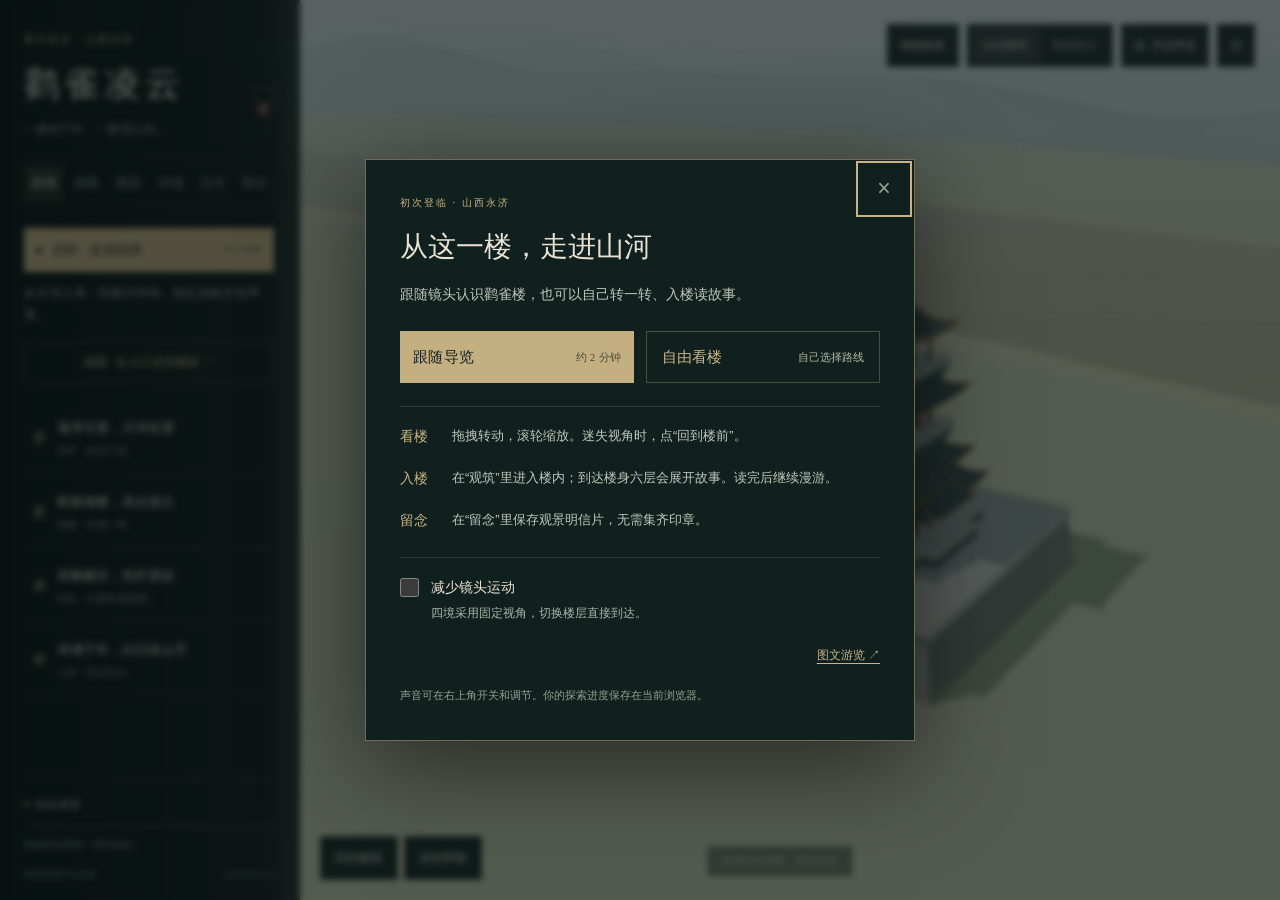
==== preview/index.html @ 5fec39c7 "Open hall entry view and refine gallery fretwork" ====
<!DOCTYPE html>
<html lang="zh-CN">
<head>
  <meta charset="UTF-8">
  <meta name="viewport" content="width=device-width, initial-scale=1, viewport-fit=cover">
  <meta name="theme-color" content="#0b1112">
  <meta http-equiv="Content-Security-Policy" content="upgrade-insecure-requests">
  <meta name="description" content="鹳雀凌云：沿黄河游览鹳雀楼，听声景、识斗拱、赏唐诗，收集六枚山河印章，留下自己的观景明信片。">
  <title>鹳雀凌云 · 鹳雀楼数字化漫游</title>
  <link rel="icon" href="data:image/svg+xml,%3Csvg xmlns='http://www.w3.org/2000/svg' viewBox='0 0 64 64'%3E%3Crect width='64' height='64' rx='12' fill='%23121b1a'/%3E%3Cpath d='M9 49h46M15 45h34M20 31v14m12-14v14m12-14v14M12 30l20-9 20 9M18 20l14-8 14 8' fill='none' stroke='%23c9b485' stroke-width='3'/%3E%3C/svg%3E">

  <link rel="stylesheet" href="./assets/experience-v2.css?v=fd333b5e5647">
  <script type="importmap">{"imports": {"three": "./assets/vendor/three.module.js", "three/addons/": "./assets/vendor/addons/"}}</script>
  <link data-online-preload rel="preload" as="fetch" href="./assets/guanque-fast.glb?v=0564c40b2b4b" crossorigin="anonymous" fetchpriority="high">
  <link data-online-preload rel="modulepreload" href="./assets/vendor/three.module.js">
  <link data-online-preload rel="modulepreload" href="./assets/vendor/addons/controls/OrbitControls.js">
  <link data-online-preload rel="modulepreload" href="./assets/vendor/addons/loaders/GLTFLoader.js">
  <link data-online-preload rel="modulepreload" href="./assets/vendor/addons/utils/BufferGeometryUtils.js">
</head>
<body>
  <main id="stage" aria-label="鹳雀楼三维漫游场景"></main>
  <div id="hotspots" aria-label="建筑探索点" hidden></div>

  <aside class="sidebar" id="tour-navigation" aria-label="漫游导航">
    <header class="brand">
      <div><p class="eyebrow">黄河东岸 · 山西永济</p><h1>鹳雀凌云</h1></div>
      <span class="brand-seal" aria-hidden="true">登临</span>
    </header>
    <p class="brand-caption">一楼阅千年，一眼望山河。</p>

    <nav class="view-tabs" role="tablist" aria-label="选择体验">
      <button id="tab-tour" role="tab" data-view="tour" aria-selected="true" aria-controls="view-tour">四境</button>
      <button id="tab-park" role="tab" data-view="park" aria-selected="false" aria-controls="view-park" tabindex="-1">游园</button>
      <button id="tab-explore" role="tab" data-view="explore" aria-selected="false" aria-controls="view-explore" tabindex="-1">观筑</button>
      <button id="tab-poetry" role="tab" data-view="poetry" aria-selected="false" aria-controls="view-poetry" tabindex="-1">诗境</button>
      <button id="tab-history" role="tab" data-view="history" aria-selected="false" aria-controls="view-history" tabindex="-1">古今</button>
      <button id="tab-keepsake" role="tab" data-view="keepsake" aria-selected="false" aria-controls="view-keepsake" tabindex="-1">留念</button>
    </nav>

    <div class="view-body" id="navigation-content">
      <section id="view-tour" class="view-pane" role="tabpanel" aria-labelledby="tab-tour">
        <button class="primary-button" id="play-all"><span class="play-triangle" aria-hidden="true"></span>启程 · 连游四境<span class="button-tail">约 2 分钟</span></button>
        <p class="pane-note">从大河入境，到落日吟诗。初次启程开启声景。</p>
        <button class="outline-button park-entry" id="open-park">游园 · 从入口走到楼前 ↗</button>
        <nav class="scene-nav" aria-label="选择巡航场景">
          <button class="scene-button" data-scene="0" aria-pressed="false"><span class="scene-number">壹</span><span><span class="scene-title">蒲津古渡，大河在望</span><span class="scene-description">望河 · 远景入境</span></span><span class="scene-check" aria-hidden="true"></span></button>
          <button class="scene-button" data-scene="1" aria-pressed="false"><span class="scene-number">贰</span><span><span class="scene-title">鹳雀雄楼，高台凌云</span><span class="scene-description">观楼 · 环楼一周</span></span><span class="scene-check" aria-hidden="true"></span></button>
          <button class="scene-button" data-scene="2" aria-pressed="false"><span class="scene-number">叁</span><span><span class="scene-title">层檐极目，凭栏望远</span><span class="scene-description">临高 · 沿楼外侧观景</span></span><span class="scene-check" aria-hidden="true"></span></button>
          <button class="scene-button" data-scene="3" aria-pressed="false"><span class="scene-number">肆</span><span><span class="scene-title">诗诵千年，白日依山尽</span><span class="scene-description">入诗 · 落日长河</span></span><span class="scene-check" aria-hidden="true"></span></button>
        </nav>
      </section>

      <section id="view-park" class="view-pane" role="tabpanel" aria-labelledby="tab-park" hidden>
        <p class="pane-intro">穿园过湖，拾级登临。</p>
        <p class="pane-note">沿实景中的入口、鹳影湖与主轴，走近这座楼。</p>
        <button id="park-overview" class="primary-button">俯瞰景区全貌 <span class="button-tail">实景布局参考</span></button>
        <p id="park-status" class="microcopy" role="status">正在铺展景区周边…</p><button id="park-retry" class="text-button" hidden>重新载入周边 ↗</button>
        <nav id="park-stops" class="park-stops" aria-label="选择景区游览位置"></nav>
        <div class="park-reading"><p id="park-stop-label" class="eyebrow">由入口望向鹳雀楼</p><p id="park-stop-note">入口、湖桥、圆形广场与高台，连成一段完整的登临。</p></div>
        <button id="park-next" class="outline-button">从入口出发 →</button>
        <button id="park-enter-building" class="text-button park-enter">进入楼内 · 接续楼层故事 ↗</button>
        <label class="check-row park-visible"><input id="park-visible" type="checkbox" checked>显示景区周边</label>
        <p class="microcopy">卫星图校正平面关系，航拍参考建筑形制。道路、湖岸和附属建筑尺寸为示意。</p>
      </section>

      <section id="view-explore" class="view-pane" role="tabpanel" aria-labelledby="tab-explore" hidden>
        <p class="pane-intro">从一片瓦，读懂一座楼。</p>
        <p class="pane-note">点选构件，或点击画面中的标记，靠近看一看。</p>
        <div class="showcase-views" role="group" aria-label="近看鹳雀楼"><button id="showcase-front">楼前近景 <span>拾级望楼</span></button><button id="showcase-eaves">檐下细看 <span>柱廊与彩画</span></button></div>
        <button id="enter-walk" class="primary-button interior-entry">入楼漫游 · 楼层故事</button>
        <button id="interior-toggle" class="outline-button interior-entry" aria-pressed="false">打开九层内部结构</button>
        <div id="walk-panel" class="walk-panel" hidden>
          <div class="section-heading"><strong id="walk-floor">楼身一层</strong><div class="walk-view-actions"><button id="walk-fov" aria-pressed="true" title="切换开阔视野与自然视野">开阔视野</button><button id="exit-walk">返回结构剖视</button></div></div>
          <div class="walk-meta"><span id="walk-progress" class="microcopy">故事足迹 0 / 6</span><a id="walk-reference" href="https://zhuanlan.zhihu.com/p/193093280" target="_blank" rel="noopener noreferrer">大厅实景依据 ↗</a></div>
          <label class="interior-label" for="walk-storey">前往楼层</label><select id="walk-storey"></select>
          <div class="walk-navigation">
            <div class="walk-pad" role="group" aria-label="楼内移动"><button data-walk-move="forward" aria-label="向前走">↑</button><button data-walk-move="left" aria-label="向左走">←</button><button data-walk-move="back" aria-label="向后走">↓</button><button data-walk-move="right" aria-label="向右走">→</button></div>
            <div class="walk-floor-actions"><div><button id="walk-down">下楼 ↓</button><button id="walk-up">上楼 ↑</button></div><button id="walk-story-again">重读本层故事</button><button id="walk-recenter">回到本层入口</button></div>
          </div>
          <p id="walk-status" class="walk-status" role="status">拖动画面环视 · W A S D 或方向键行走</p>
          <p class="microcopy walk-scope">大厅与回廊参考实景；尺寸、彩绘和壁画图像为示意。楼身六层到层讲故事，台基三层可查看结构说明。E 上楼，Q 下楼，Esc 退出。</p>
        </div>
        <div id="interior-panel" class="interior-panel" hidden>
          <p class="interior-scope">结构示意 · 平面与部分层高推定</p>
          <div class="interior-modes" role="group" aria-label="内部结构显示方式"><button data-interior-mode="section" aria-pressed="true">半剖楼阁</button><button data-interior-mode="skeleton" aria-pressed="false">只看骨架</button></div>
          <label class="interior-label" for="interior-storey">按内部楼层查看</label>
          <select id="interior-storey"><option value="all">全楼 · 九层结构</option></select>
          <div class="section-heading"><span id="interior-floor-title">台基三层 · 楼身六层</span><button id="interior-spread" class="text-button" aria-pressed="false">展开九层 ↗</button></div>
          <p id="interior-floor-note" class="microcopy"></p>
          <div id="section-depth-control"><label class="interior-label" for="section-depth">外壳剖切位置 <output id="section-depth-value">中轴</output></label><input id="section-depth" type="range" min="-25" max="25" step="1" value="0"></div>
          <p class="microcopy">楼梯、井道和柱位按资料关系示意，尺寸待完整 CAD 核对。</p>
          <button id="interior-evidence" class="text-button">查看建模依据与推定范围 ↗</button>
        </div>
        <div class="part-list" aria-label="选择建筑构件">
          <button data-part="bracket"><span class="part-glyph" aria-hidden="true">枓</span><span>檐下斗拱<small>层叠相承，向外出挑</small></span><span class="visited-mark"></span></button>
          <button data-part="tile"><span class="part-glyph" aria-hidden="true">瓦</span><span>灰陶筒瓦<small>一垄一垄，顺势排水</small></span><span class="visited-mark"></span></button>
          <button data-part="ridge"><span class="part-glyph" aria-hidden="true">脊</span><span>正脊与鸱吻<small>屋顶之上，抬头见巧</small></span><span class="visited-mark"></span></button>
          <button data-part="column"><span class="part-glyph" aria-hidden="true">柱</span><span>立柱与回廊<small>柱列成行，檐影有序</small></span><span class="visited-mark"></span></button>
          <button data-part="podium"><span class="part-glyph" aria-hidden="true">台</span><span>高台与石阶<small>拾级之始，楼阁之基</small></span><span class="visited-mark"></span></button>
        </div>
        <div class="structure-controls">
          <div class="section-heading"><span>楼阁结构</span><button id="explode-button" class="text-button" aria-pressed="false">展开层次 ↗</button></div>
          <div class="layer-filters" role="group" aria-label="按外观层次查看">
            <button data-tier="all" aria-pressed="true">全楼</button><button data-tier="0" aria-pressed="false">高台</button><button data-tier="1" aria-pressed="false">下层</button><button data-tier="2" aria-pressed="false">中层</button><button data-tier="3" aria-pressed="false">上层</button>
          </div>
          <p class="microcopy">台基内分三层，楼身内分六层。外观中层、上层分别对应楼身第四、第六层。</p>
        </div>
      </section>

      <section id="view-poetry" class="view-pane" role="tabpanel" aria-labelledby="tab-poetry" hidden>
        <p class="pane-intro">让诗句，回到风景里。</p>
        <p class="pane-note">点一句诗，随镜头看落日、望黄河、再登高。</p>
        <button class="primary-button" id="play-poem"><span class="play-triangle" aria-hidden="true"></span>听一首《登鹳雀楼》</button>
        <div class="poetry-stops">
          <button data-poem="0"><span>01</span><span>白日依山尽<small>看夕照渐入山色</small></span><span class="visited-mark"></span></button>
          <button data-poem="1"><span>02</span><span>黄河入海流<small>让视线沿长河展开</small></span><span class="visited-mark"></span></button>
          <button data-poem="2"><span>03</span><span>欲穷千里目<small>放眼远山与平原</small></span><span class="visited-mark"></span></button>
          <button data-poem="3"><span>04</span><span>更上一层楼<small>随目光再上一层</small></span><span class="visited-mark"></span></button>
        </div>
        <p class="microcopy">可单句重听，也可按诗序连续欣赏。</p>
      </section>

      <section id="view-history" class="view-pane" role="tabpanel" aria-labelledby="tab-history" hidden>
        <p class="pane-intro">楼有兴替，诗自长存。</p>
        <p class="pane-note">沿时间看它的来处，也看今天的重逢。</p>
        <div class="history-list" aria-label="鹳雀楼历史时间轴">
          <button data-history="0"><span class="history-date">北周时期</span><span>河畔起高楼</span></button>
          <button data-history="1"><span class="history-date">唐代</span><span>诗人与登临</span></button>
          <button data-history="2"><span class="history-date">古楼毁损后</span><span>楼隐，诗传</span></button>
          <button data-history="3"><span class="history-date">1997 年</span><span>重建启幕</span></button>
          <button data-history="4"><span class="history-date">2002 年</span><span>重见鹳雀楼</span></button>
        </div>
        <a class="source-link" href="http://sxgql.com/?about/" target="_blank" rel="noopener noreferrer">资料来源：鹳雀楼景区介绍 ↗</a>
      </section>

      <section id="view-keepsake" class="view-pane" role="tabpanel" aria-labelledby="tab-keepsake" hidden>
        <p class="pane-intro">把这一眼山河，留下来。</p>
        <p class="pane-note">探索六个主题，集齐属于这次登临的山河印。</p>
        <div id="stamp-grid" class="stamp-grid" aria-label="山河印章收集"></div>
        <p class="collection-progress" id="collection-progress">山河六印 · 0 / 6</p>
        <label class="poem-choice" for="postcard-poem">选一句诗，寄给此刻</label>
        <select id="postcard-poem"><option value="0">白日依山尽，黄河入海流。</option><option value="1">欲穷千里目，更上一层楼。</option><option value="2">一楼阅千年，一眼望山河。</option></select>
        <button class="primary-button" id="capture-postcard">制作观景明信片 <span class="button-tail">留住当前视角</span></button>
        <p class="microcopy">随时可以留影。探索进度保存在当前浏览器。</p>
      </section>
    </div>

    <div class="tour-info">
      <div class="mode-row"><div class="mode" id="mode"><span class="mode-dot"></span><span id="mode-label" aria-live="polite">自由漫游</span></div><span id="tour-counter"></span></div>
      <div class="progress-track" role="progressbar" aria-label="导览进度" aria-valuemin="0" aria-valuemax="100" aria-valuenow="0"><div id="tour-progress"></div></div>
      <div class="player-controls" id="player-controls" hidden><button id="previous-scene" aria-label="上一境">← 上一境</button><button id="pause-tour">暂停</button><button id="next-scene" aria-label="下一境">下一境 →</button><button id="stop-tour" aria-label="结束导览">结束</button></div>
      <p class="tour-tip" id="tour-tip">拖拽转动 · 滚轮缩放 · 双指缩放</p>
    </div>
    <footer class="sidebar-footer"><span>鹳雀楼数字化漫游</span><span id="mini-progress">山河六印 0/6</span></footer>
  </aside>

  <div class="top-controls">
    <button id="quality-toggle" class="quality-toggle" aria-pressed="false" disabled title="加载精细模型">精细画质</button>
    <div class="time-switch" role="group" aria-label="时辰切换"><button id="day-button" class="time-button active" aria-pressed="true">白日晴空</button><button id="dusk-button" class="time-button" aria-pressed="false">黄昏落日</button></div>
    <button id="sound-toggle" class="sound-toggle" aria-pressed="false"><span class="sound-bars" aria-hidden="true"><i></i><i></i><i></i></span><span id="sound-label">开启声音</span></button>
    <button id="sound-settings-toggle" class="settings-toggle" aria-expanded="false" aria-controls="sound-settings" aria-label="声音设置">≡</button>
  </div>
  <aside id="sound-settings" class="sound-settings" aria-label="声音设置" hidden>
    <div class="section-heading"><span>山河声景</span><button class="text-button" id="close-sound-settings" aria-label="收起声音设置">×</button></div>
    <label for="music-track">背景音乐</label>
    <select id="music-track"><option value="fuguang">浮光（The History） · Jannik</option><option value="original">原配乐 · 山河五音</option></select>
    <div id="external-music-panel">
      <audio id="external-music-player" preload="none" loop hidden></audio>
      <div class="fuguang-player">
        <p class="fuguang-title">浮光 <span>The History · Jannik</span></p>
        <div class="fuguang-playback"><button id="external-music-play" class="outline-button">播放《浮光》</button><span id="fuguang-time">00:00 / --:--</span></div>
        <input id="fuguang-seek" type="range" min="0" max="100" step="0.1" value="0" aria-label="《浮光》播放进度" disabled>
      </div>
      <label for="fuguang-volume">《浮光》音量 <output id="fuguang-volume-value">20%</output></label><input id="fuguang-volume" type="range" min="0" max="100" value="20">
      <p id="fuguang-status" class="microcopy" role="status">点击播放，可单独调节音乐音量。</p>
      <p id="fuguang-device-volume" class="microcopy" hidden>此浏览器使用设备音量，请通过系统音量键调节。</p>
      <div class="music-player-actions"><button id="external-music-reload" class="text-button" hidden>重新载入播放器</button><a href="https://music.163.com/song?id=1394601255" target="_blank" rel="noopener noreferrer">在网易云打开 ↗</a></div>
      <p class="microcopy">网易云音频外链 · 需联网播放</p>
    </div>
    <div id="original-music-controls" hidden>
      <label for="music-volume">原配乐音量 <output id="music-volume-value">40%</output></label><input id="music-volume" type="range" min="0" max="100" value="40">
      <p class="microcopy">原创五声音景，随白日与黄昏变换。<br>朗诵时原配乐会轻轻降低。</p>
    </div>
    <label for="ambient-volume">风与水 <output id="ambient-volume-value">25%</output></label><input id="ambient-volume" type="range" min="0" max="100" value="25">
    <label class="check-row"><input type="checkbox" id="narration-enabled" checked>开启朗诵与构件讲解</label>
    <p class="microcopy">朗诵与讲解 · 云扬合成男声</p>
  </aside>

  <div id="interior-legend" class="interior-legend" aria-live="polite" hidden><strong id="interior-legend-floor">九层结构示意</strong><span>平面与部分层高推定</span><div><i class="known-dot"></i>有标高依据 <i class="estimated-dot"></i>标高推定</div></div>
  <div id="walk-fade" class="walk-fade" aria-hidden="true"></div>
  <aside id="walk-story" class="walk-story" aria-label="楼层故事" hidden>
    <div class="walk-story-reading">
    <button id="walk-close-story" class="close-panel" aria-label="收起楼层故事">×</button>
    <p id="walk-story-floor" class="eyebrow"></p><h2 id="walk-story-title" tabindex="-1"></h2><p id="walk-story-lead" class="detail-lead"></p><div id="walk-story-body"></div>
    <button id="walk-read-story" class="outline-button" hidden>听本层故事</button><a id="walk-story-source" class="source-link" target="_blank" rel="noopener noreferrer">查阅故事依据 ↗</a>
    <p id="walk-story-scope" class="microcopy">六层故事为数字导览主题编排，不代表真实展厅用途。</p>
    </div>
    <div class="walk-story-actions"><button id="walk-continue" class="primary-button">读完了，继续漫游 →</button></div>
  </aside>
  <aside id="detail-panel" class="detail-panel" aria-label="探索详情" hidden>
    <button class="close-panel" id="close-detail" aria-label="收起探索详情">×</button>
    <p class="eyebrow" id="detail-eyebrow"></p><h2 id="detail-title"></h2><p class="detail-lead" id="detail-lead"></p><div id="detail-body"></div>
    <button class="outline-button" id="read-detail" hidden>听一段讲解</button>
    <a class="source-link" id="detail-source" hidden target="_blank" rel="noopener noreferrer">查阅资料 ↗</a>
  </aside>

  <aside class="poem-panel" id="poem-panel" aria-label="王之涣《登鹳雀楼》" aria-hidden="true" inert>
    <button class="close-panel" id="close-poem" aria-label="收起诗文">×</button>
    <p class="eyebrow">点一句诗，入一重境</p><h2>登鹳雀楼</h2><p class="poem-author">唐 · 王之涣</p>
    <div class="poem-lines"><button data-poem="0">白日依山尽，</button><button data-poem="1">黄河入海流。</button><button data-poem="2">欲穷千里目，</button><button data-poem="3">更上一层楼。</button></div>
    <p id="poem-caption">四句诗，四种看山河的方式。</p>
  </aside>

  <div class="caption-bar" id="caption-bar" hidden><span id="caption-kicker"></span><p id="caption-text" aria-live="polite"></p></div>
  <div id="toast" class="toast" role="status" hidden></div>
  <div class="view-hint" id="view-hint">拖拽转动视角 <span>·</span> 滚轮缩放</div>
  <div id="scene-tools" class="scene-tools" role="group" aria-label="游览快捷操作">
    <button id="home-view" disabled>回到楼前</button>
    <button id="visitor-help" aria-haspopup="dialog" aria-controls="visitor-guide" disabled>游览帮助</button>
    <button id="panel-toggle" aria-expanded="true" aria-controls="navigation-content" disabled>收起面板</button>
  </div>

  <dialog id="visitor-guide" class="visitor-guide" aria-labelledby="visitor-title" aria-describedby="visitor-intro">
    <button id="close-visitor-guide" class="close-panel" aria-label="关闭游览帮助">×</button>
    <p class="eyebrow" id="visitor-eyebrow">黄河东岸 · 山西永济</p>
    <h2 id="visitor-title">从这一楼，走进山河</h2>
    <p id="visitor-intro">跟随镜头认识鹳雀楼，也可以自己转一转、入楼读故事。</p>
    <div class="visitor-choices">
      <button id="visitor-tour" class="primary-button">跟随导览 <span class="button-tail">约 2 分钟</span></button>
      <button id="visitor-explore" class="outline-button">自由看楼 <span>自己选择路线</span></button>
    </div>
    <dl class="visitor-tips">
      <div><dt>看楼</dt><dd><span class="desktop-tip">拖拽转动，滚轮缩放。</span><span class="mobile-tip">单指转动，双指缩放。</span>迷失视角时，点“回到楼前”。</dd></div>
      <div><dt>入楼</dt><dd>在“观筑”里进入楼内；到达楼身六层会展开故事。读完后继续漫游。</dd></div>
      <div><dt>留念</dt><dd>在“留念”里保存观景明信片，无需集齐印章。</dd></div>
    </dl>
    <label class="visitor-motion"><input id="visitor-reduced-motion" type="checkbox"><span>减少镜头运动<small>四境采用固定视角，切换楼层直接到达。</small></span></label>
    <div class="visitor-bottom"><button id="visitor-system-motion" class="text-button" hidden>跟随设备的动态设置</button><a href="#reading-guide">图文游览 ↗</a></div>
    <p class="visitor-note">声音可在右上角开关和调节。你的探索进度保存在当前浏览器。</p>
  </dialog>

  <section id="reading-guide" class="reading-guide" aria-labelledby="reading-title" tabindex="-1">
    <div class="reading-content">
      <a href="#" class="reading-return">← 返回三维场景</a>
      <p class="eyebrow">黄河东岸 · 山西永济</p>
      <h2 id="reading-title">一楼阅千年</h2>
      <p class="reading-intro">暂时不便操作三维画面，也可以在这里读建筑、赏唐诗，按自己的节奏了解鹳雀楼。</p>
      <div class="reading-facts"><p><strong>73.9 米</strong><span>现代复建楼总高</span></p><p><strong>九层结构</strong><span>台基三层 · 楼身六层</span></p><p><strong>六段故事</strong><span>数字导览的楼层主题</span></p></div>
      <h3>诗里的鹳雀楼</h3><blockquote>白日依山尽，黄河入海流。<br>欲穷千里目，更上一层楼。<cite>唐 · 王之涣《登鹳雀楼》</cite></blockquote>
      <h3>随楼层读故事</h3><p>楼身六层编排文化故事；台基三层介绍建筑结构。以下主题不对应真实展厅分配。</p>
      <details><summary>楼身一层 · 河畔起高楼</summary><p>从这一层，先听古楼的来处。</p><p>据景区介绍，鹳雀楼始建于北周，最初具有军事戍楼的用途，因鹳雀常来栖息而得名。楼临黄河、远望中条，地理位置与登临视野一起构成了它的记忆。</p><p>眼前的三维模型表现的是现代复建楼。复建工程于 1997 年启动，2002 年开放；古楼的故事，借新的建筑空间继续被人们讲述。</p><a target="_blank" rel="noopener noreferrer" href="http://sxgql.com/?about/">查阅故事依据 ↗</a></details>
      <details><summary>楼身二层 · 二十字里的山河</summary><p>一首短诗，把登临写成了千年的记忆。</p><p>“白日依山尽，黄河入海流。欲穷千里目，更上一层楼。”王之涣的《登鹳雀楼》只有四句二十字，却把落日、大河与登高的动作连在了一起。</p><p>前两句展开眼前山河，后两句把视线引向更远的地方。此层的数字主题从诗意出发，不代表这里真实设有某一座诗歌展厅。</p><a target="_blank" rel="noopener noreferrer" href="http://sxgql.com/?about/">查阅故事依据 ↗</a></details>
      <details><summary>楼身三层 · 楼隐，诗传</summary><p>建筑曾经消失，登临的记忆仍在。</p><p>据景区介绍，古鹳雀楼曾毁于战火，此后长期未获重建。这里不把今天的复建楼当成从古代原样留存的建筑。</p><p>楼可以隐去，诗却一代代传下来。《登鹳雀楼》让黄河岸边的登临经验越过时间，也让后来的重建有了人们熟悉的文化记忆。</p><a target="_blank" rel="noopener noreferrer" href="http://sxgql.com/?about/">查阅故事依据 ↗</a></details>
      <details><summary>楼身四层 · 重建，再续登临</summary><p>新的楼阁，回应久远的文化记忆。</p><p>据景区介绍，鹳雀楼于 1997 年 12 月启动重建，2002 年 9 月 26 日正式对外开放。今天眼前的楼阁，是这次现代复建的成果。</p><p>复建采用仿唐形制，把高台、柱列与层檐重新带到黄河岸边。它延续的是古楼与诗文的文化记忆，具体空间和工程构造属于现代建筑。</p><a target="_blank" rel="noopener noreferrer" href="http://sxgql.com/?about/">查阅故事依据 ↗</a></details>
      <details><summary>楼身五层 · 唐风与今工</summary><p>檐下的古意，来自今天的建造。</p><p>复建楼采用框架剪力墙结构，并组合预制与现浇的仿古混凝土构件。眼前的柱、枋、斗拱和层檐，以现代工程方法表现仿唐楼阁的建筑节奏。</p><p>施工方案记载，在楼身第五层平面处，外槽柱轴线向内移动 500 毫米。这一处明确的调整，让我们能把上部收敛的轮廓，与具体的建造尺寸联系起来。</p><a target="_blank" rel="noopener noreferrer" href="https://www.gc5.com/jzgc/jzsg/10190840.html">查阅故事依据 ↗</a></details>
      <details><summary>楼身六层 · 更上一层楼</summary><p>走到高处，再把目光交给山河。</p><p>楼身六层对应外观的第三层。包括台基与最高脊饰在内，复建楼总高 73.9 米；楼层地坪、屋顶和最高大吻，属于不同的高度基准。</p><p>这次数字登临，从台基与柱梁走到楼阁高处。回到“更上一层楼”，也可以把它读作一次不断拓展视野的邀请。此处故事与路线为数字导览编排，不表示真实开放区域。</p><a target="_blank" rel="noopener noreferrer" href="http://sxgql.com/?about/">查阅故事依据 ↗</a></details>
      <h3>这座数字楼阁</h3><p>模型以实景照片和公开工程资料为依据。内部平面、部分标高和景区周边尺寸仍有推定，用于文化与结构展示。实际开放区域和现场路线以景区公布的信息为准。</p>
      <p class="reading-footer">鹳雀凌云 · 鹳雀楼数字化漫游</p>
    </div>
  </section>

  <dialog id="postcard-dialog" class="postcard-dialog" aria-labelledby="postcard-title">
    <div class="dialog-heading"><h2 id="postcard-title">这一眼山河</h2><button id="close-postcard" class="close-panel" aria-label="关闭明信片预览">×</button></div>
    <img id="postcard-preview" alt="用当前三维观景画面制作的鹳雀楼诗意明信片">
    <div class="dialog-actions"><a id="download-postcard" class="primary-button" download="鹳雀凌云_观景明信片.png" target="_blank" rel="noopener">保存明信片</a><button id="retake-postcard" class="outline-button">返回调整视角</button></div>
    <p class="microcopy" id="postcard-status">明信片包含当前视角、所选诗句与已收集的印章。</p>
  </dialog>

  <div id="loading" role="status"><p class="eyebrow">黄河东岸 · 一场数字登临</p><h2 class="loading-title">鹳雀凌云</h2><div class="loading-line"></div><p id="loading-message">正在铺展楼阁与山河</p><button id="retry" class="outline-button" hidden>重新加载</button><a class="loading-reading" href="#reading-guide">先读建筑与楼层故事 ↗</a></div>
  <noscript><div class="no-script"><p>三维漫游需要启用 JavaScript。</p><a href="#reading-guide">打开图文游览，阅读建筑与楼层故事 ↗</a></div></noscript>

  <script type="module" src="./assets/experience-v2.js?v=fd333b5e5647"></script>
</body>
</html>
---- preview/assets/experience-v2.css ----
:root{color-scheme:dark;--ink:#0b1112;--paper:#e9e2d2;--muted:#9ba79e;--gold:#c9b485;--line:rgba(233,226,210,.14);--red:#ba6654;--serif:"Songti SC","STSong","SimSun","Noto Serif CJK SC",serif;--sans:-apple-system,BlinkMacSystemFont,"PingFang SC",sans-serif}
*{box-sizing:border-box} [hidden]{display:none!important} html,body{width:100%;height:100%;margin:0;overflow:hidden;background:var(--ink)}body{color:var(--paper);font-family:var(--serif);-webkit-font-smoothing:antialiased;overscroll-behavior:none}button,input,select{font:inherit}button{appearance:none;border:0;border-radius:0;color:inherit;cursor:pointer;-webkit-tap-highlight-color:transparent;background:transparent}button:focus-visible,a:focus-visible,select:focus-visible,input:focus-visible{outline:2px solid var(--gold);outline-offset:4px}button:disabled{opacity:.36;cursor:default}a{color:var(--gold);text-underline-offset:4px}button,input{touch-action:manipulation}#stage{position:fixed;inset:0;overflow:hidden}#stage canvas{display:block;width:100%;height:100%;outline:none;touch-action:none}.eyebrow{margin:0 0 13px;color:var(--gold);font-size:10px;line-height:1.8;letter-spacing:.2em}.sidebar{position:fixed;z-index:10;inset:0 auto 0 0;width:300px;padding:31px 24px 19px;display:flex;flex-direction:column;background:linear-gradient(90deg,rgba(8,15,16,.98),rgba(8,15,16,.93) 89%,rgba(8,15,16,.8));border-right:1px solid rgba(230,226,208,.07)}.brand{display:flex;justify-content:space-between;align-items:flex-end;gap:12px}.brand h1{margin:0;font-size:35px;line-height:1.3;letter-spacing:.15em;font-weight:500}.brand-seal{border:1px solid rgba(186,102,84,.65);writing-mode:vertical-rl;color:#c88472;font-size:11px;padding:5px 3px;letter-spacing:.15em;line-height:1.3;margin-bottom:4px}.brand-caption{margin:14px 0 21px;color:#a4aa9c;letter-spacing:.09em;font-size:11px}.view-tabs{display:grid;grid-template-columns:repeat(6,1fr);gap:3px;border-top:1px solid var(--line);border-bottom:1px solid var(--line);padding:5px 0;margin-bottom:20px}.view-tabs button{padding:9px 2px;font-size:13px;color:#899890;min-height:38px}.view-tabs button[aria-selected=true]{color:var(--paper);background:rgba(201,180,133,.13)}.view-body{flex:1;min-height:0;overflow-y:auto;scrollbar-width:thin;scrollbar-color:#37423c transparent;padding-right:1px}.view-pane{animation:panel-in .24s ease}.pane-intro{font-size:17px;line-height:1.55;letter-spacing:.04em;margin:1px 0 10px}.pane-note{font-size:11px;color:#939f94;line-height:1.9;letter-spacing:.035em;margin:10px 0 13px}.primary-button{display:flex;align-items:center;justify-content:center;gap:9px;width:100%;min-height:44px;padding:12px 13px;background:#c4af81;color:#152021;letter-spacing:.025em;font-size:13px;transition:background .2s}.primary-button:hover{background:#e0cba0}.button-tail{margin-left:auto;font-size:9px;letter-spacing:.02em;opacity:.7}.play-triangle{width:0;height:0;border-top:4px solid transparent;border-bottom:4px solid transparent;border-left:6px solid currentColor}.scene-nav{display:flex;flex-direction:column;gap:2px;margin-top:13px}.scene-button{position:relative;display:flex;align-items:center;gap:11px;min-height:72px;width:100%;padding:13px 9px;border-bottom:1px solid var(--line);text-align:left}.scene-button:before{content:"";position:absolute;left:0;top:17px;bottom:17px;width:2px;background:var(--gold);transform:scaleY(0);transition:transform .2s}.scene-button:hover,.part-list button:hover,.poetry-stops button:hover,.history-list button:hover{background:rgba(233,226,210,.045)}.scene-button.active{background:rgba(201,180,133,.09)}.scene-button.active:before{transform:scaleY(1)}.scene-number{color:var(--gold);font-size:13px}.scene-title{display:block;white-space:nowrap;font-size:13px;line-height:1.55}.scene-description{display:block;margin-top:6px;color:#829287;font-size:10px;letter-spacing:.035em}.scene-check{margin-left:auto;color:var(--gold);font-size:11px}.scene-button.visited .scene-check:after{content:"✓"}.tour-info{margin-top:18px;padding-top:15px;border-top:1px solid var(--line)}.mode-row{display:flex;align-items:center;justify-content:space-between;gap:5px;min-height:20px}.mode{display:flex;gap:7px;align-items:center;font-size:11px;letter-spacing:.025em;color:#b6bdb0}.mode-dot{width:4px;height:4px;border-radius:50%;background:#7e9285}.mode.playing .mode-dot{background:var(--gold);box-shadow:0 0 7px #c9b48550}#tour-counter{font-size:10px;color:#88968e;font-family:var(--sans)}.progress-track{height:2px;background:var(--line);margin-top:11px;overflow:hidden}#tour-progress{width:100%;height:100%;background:var(--gold);transform:scaleX(0);transform-origin:left center}.player-controls{display:grid;grid-template-columns:1fr 1fr 1fr auto;align-items:center;gap:3px;margin-top:8px}.player-controls button{min-height:34px;font-size:10px;color:#b6bdb0;white-space:nowrap}.player-controls #pause-tour{color:var(--gold);border:1px solid var(--line)}.player-controls #stop-tour{color:#85958c;padding:0 3px}.tour-tip{font-size:10px;color:#74857b;line-height:1.7;margin:9px 0 0}.sidebar-footer{display:flex;justify-content:space-between;gap:4px;margin-top:15px;color:#647b70;font-size:9px;letter-spacing:.02em}.part-list button,.poetry-stops button{display:flex;width:100%;text-align:left;align-items:center;gap:13px;min-height:60px;padding:11px 8px;border-bottom:1px solid var(--line);font-size:14px}.part-list button.active,.poetry-stops button.active{background:rgba(201,180,133,.09);color:var(--gold)}.part-glyph{display:grid;place-items:center;width:27px;height:30px;border:1px solid #c9b48535;font-size:16px;color:var(--gold)}.part-list small,.poetry-stops small{display:block;margin-top:5px;font-size:10px;color:#8c9b90}.visited-mark{margin-left:auto;font-size:10px;color:var(--gold)}.visited .visited-mark:after{content:"✓"}.structure-controls{margin-top:21px;padding-top:15px;border-top:1px solid var(--line)}.section-heading{display:flex;justify-content:space-between;align-items:center;font-size:12px}.text-button{color:var(--gold);font-size:11px;padding:6px 0 6px 8px}.layer-filters{display:grid;grid-template-columns:repeat(5,1fr);gap:4px;margin-top:12px}.layer-filters button{padding:9px 0;min-height:35px;font-size:11px;background:#ffffff04;border:1px solid var(--line)}.layer-filters button[aria-pressed=true]{color:var(--gold);border-color:#c9b48575;background:#c9b48513}.microcopy{color:#829287;line-height:1.8;font-size:10px;margin:11px 0 0}.poetry-stops{margin-top:16px}.poetry-stops button>span:first-child{font-family:var(--sans);font-size:10px;color:#87968d}.history-list{position:relative;margin-top:17px}.history-list:before{content:"";position:absolute;left:5px;top:14px;bottom:25px;width:1px;background:#c9b4853d}.history-list button{position:relative;display:flex;flex-direction:column;gap:6px;width:100%;padding:11px 10px 13px 25px;text-align:left;font-size:14px}.history-list button:before{content:"";position:absolute;left:2px;top:16px;width:7px;height:7px;border:1px solid #c9b48590;background:#101c1b;border-radius:50%}.history-list button.active:before{background:var(--gold)}.history-list button.active{color:var(--gold)}.history-date{font-size:10px;color:#8c9b90;letter-spacing:.08em}.source-link{display:inline-block;font-size:10px;line-height:1.8;margin-top:16px;color:#8fa493}.stamp-grid{display:grid;grid-template-columns:repeat(3,1fr);gap:11px 8px;margin:21px 0 14px}.stamp{display:flex;flex-direction:column;align-items:center;gap:7px;padding:6px 2px 9px;font-size:11px;color:#77867d}.stamp-symbol{display:grid;place-items:center;border:1px solid #81918740;width:53px;height:53px;border-radius:3px;color:#6d8076;font-size:23px;letter-spacing:.07em;box-shadow:inset 0 0 0 3px #00000010}.stamp.earned{color:#c3b49a}.stamp.earned .stamp-symbol{color:#c27b65;border:1px solid #c27b65;box-shadow:inset 0 0 0 3px #171b19,inset 0 0 0 4px #c27b6566;transform:rotate(-3deg)}.stamp small{font-size:9px;color:#6e8577}.collection-progress{font-size:11px;text-align:center;letter-spacing:.08em;color:var(--gold);margin:11px 0 23px}.poem-choice{display:block;font-size:11px;color:#a8b2a5;margin-bottom:9px}select{width:100%;color:var(--paper);background:#182320;border:1px solid var(--line);padding:11px 9px;font-size:12px;margin-bottom:13px}option{background:#172320}.top-controls{position:fixed;z-index:20;right:25px;top:max(24px,env(safe-area-inset-top));display:flex;gap:8px;align-items:stretch}.time-switch{display:flex;align-items:center;padding:4px;background:rgba(9,17,17,.85);border:1px solid var(--line);backdrop-filter:blur(14px)}.time-button{padding:9px 12px;font-size:11px;color:#9ca99d}.time-button.active{background:rgba(233,226,210,.1);color:var(--paper)}.sound-toggle,.settings-toggle{background:rgba(9,17,17,.85);border:1px solid var(--line);font-size:11px;min-height:43px;padding:10px 12px;display:flex;align-items:center;gap:8px}.settings-toggle{font:20px var(--sans);padding:8px 12px;color:#a2b0a2}.sound-bars{display:flex;align-items:center;gap:2px;height:14px}.sound-bars i{width:2px;height:5px;background:#9bac9d}.sound-bars i:nth-child(2){height:11px}.sound-bars i:nth-child(3){height:8px}.sound-toggle[aria-pressed=true] .sound-bars i{background:var(--gold);animation:sound-wave .9s ease-in-out infinite alternate}.sound-toggle[aria-pressed=true] .sound-bars i:nth-child(2){animation-delay:-.3s}.sound-toggle[aria-pressed=true] .sound-bars i:nth-child(3){animation-delay:-.6s}.sound-settings{position:fixed;z-index:30;right:25px;top:max(79px,calc(env(safe-area-inset-top) + 55px));width:min(372px,calc(100vw - 36px));max-height:calc(100dvh - max(79px,calc(env(safe-area-inset-top) + 55px)) - 16px);overflow-y:auto;overscroll-behavior:contain;padding:20px;background:rgba(11,20,19,.97);border:1px solid #c9b48540;box-shadow:0 14px 45px #0004}.sound-settings label{display:flex;justify-content:space-between;font-size:11px;color:#b5c0b0;margin:17px 0 7px}.sound-settings output{font:10px var(--sans);color:#8e9e91}.sound-settings input[type=range]{width:100%;accent-color:var(--gold);height:18px}.sound-settings .check-row{justify-content:flex-start;align-items:center;gap:7px;font-size:11px}.check-row input{accent-color:var(--gold);width:15px;height:15px}.detail-panel,.poem-panel{position:fixed;z-index:16;right:25px;top:50%;width:282px;max-height:calc(100dvh - 150px);overflow-y:auto;padding:29px 25px 24px;background:rgba(10,19,18,.94);border:1px solid #c9b48542;backdrop-filter:blur(16px);transform:translateY(-46%);scrollbar-width:thin}.detail-panel{animation:detail-in .3s ease}.close-panel{position:absolute;top:7px;right:8px;min-width:32px;min-height:32px;padding:4px;font:23px var(--sans);font-weight:300;color:#91a393}.detail-panel h2,.poem-panel h2{font-size:26px;font-weight:400;letter-spacing:.06em;margin:0 0 14px;line-height:1.4}.detail-lead{font-size:12px;color:var(--gold);line-height:1.8;padding-bottom:16px;margin:0 0 17px;border-bottom:1px solid var(--line)}#detail-body p{font-size:13px;line-height:2;color:#bbc6b6;margin:0 0 13px}.outline-button{border:1px solid #c9b48550;padding:11px 15px;color:var(--gold);font-size:12px;min-height:40px}.detail-panel .outline-button{margin-top:8px;width:100%}.detail-panel .source-link{display:block}.poem-panel{text-align:center;opacity:0;visibility:hidden;pointer-events:none;transform:translate(14px,-46%);transition:opacity .55s,transform .55s,visibility .55s}.poem-panel.visible{opacity:1;visibility:visible;pointer-events:auto;transform:translate(0,-46%)}.poem-panel .eyebrow{font-size:9px;letter-spacing:.16em;margin-bottom:21px}.poem-author{margin:0 0 22px;font-size:11px;color:#8c9e8d;letter-spacing:.18em}.poem-lines{display:flex;flex-direction:column;gap:3px}.poem-lines button{font-size:20px;letter-spacing:.13em;line-height:1.9;padding:5px 0;transition:color .25s,background .25s;border-bottom:1px solid transparent}.poem-lines button.active{color:#edd2a0;background:#c9b4850e;border-color:#c9b48535}.poem-lines button:hover{color:var(--gold)}#poem-caption{font-size:10px;color:#8ca08d;line-height:1.9;padding-top:17px;margin:19px 0 0;border-top:1px solid var(--line)}.caption-bar{position:fixed;z-index:12;left:calc(50% + 140px);bottom:60px;transform:translateX(-50%);width:max-content;max-width:min(650px,calc(100vw - 355px));padding:12px 21px;background:rgba(9,18,16,.83);border-left:2px solid #c9b48585;backdrop-filter:blur(12px)}#caption-kicker{display:block;color:var(--gold);font-size:9px;letter-spacing:.14em;margin-bottom:5px}#caption-text{font-size:13px;line-height:1.8;margin:0;color:#e0e4d4;text-align:center}.view-hint{position:fixed;z-index:9;bottom:24px;left:calc(50% + 140px);transform:translateX(-50%);color:#e1e5d0c4;background:#0c171775;padding:8px 15px;font-size:10px;letter-spacing:.06em;white-space:nowrap;pointer-events:none}.view-hint span{margin:0 11px;color:#dce3c16c}.toast{position:fixed;z-index:60;left:calc(50% + 140px);top:91px;transform:translateX(-50%);padding:12px 21px;background:rgba(18,33,26,.96);border:1px solid #c9b48566;font-size:12px;line-height:1.8;max-width:calc(100vw - 40px);box-shadow:0 8px 30px #0003;animation:toast-in .3s ease;color:#e5d5b2;text-align:center}#hotspots{position:fixed;inset:0;z-index:8;pointer-events:none}.hotspot{position:absolute;left:0;top:0;pointer-events:auto;display:flex;align-items:center;gap:7px;padding:5px 10px 5px 5px;background:rgba(10,22,20,.85);border:1px solid #d1bd8d88;color:#e0cd9f;white-space:nowrap;font-size:11px;min-height:34px;transform:translate(-50%,-50%)}.hotspot-dot{display:grid;place-items:center;width:22px;height:22px;border:1px solid #c9b4858f;border-radius:50%;font-family:var(--sans);font-size:10px}.hotspot.active{background:#c9b485;color:#17221e}.hotspot.active .hotspot-dot{border-color:#17221e70}.postcard-dialog{padding:20px;width:min(510px,calc(100vw - 28px));max-height:calc(100dvh - 40px);overflow:auto;background:#101c1b;border:1px solid #c9b4856b;color:var(--paper)}.postcard-dialog::backdrop{background:#071012cb;backdrop-filter:blur(6px)}.dialog-heading{position:relative;padding:0 0 14px}.dialog-heading h2{margin:0;font-size:21px;font-weight:400;letter-spacing:.1em}.dialog-heading .close-panel{top:-10px;right:-7px}#postcard-preview{display:block;max-height:calc(100dvh - 255px);width:100%;object-fit:contain;background:#0b1112}.dialog-actions{display:grid;grid-template-columns:1.2fr 1fr;gap:10px;margin-top:15px}.dialog-actions button{font-size:12px}.postcard-dialog .microcopy{text-align:center}.no-script,#loading{position:fixed;z-index:100;inset:0;display:flex;align-items:center;justify-content:center;flex-direction:column;background:#0b1112;padding:30px;text-align:center}#loading{transition:opacity .6s,visibility .6s}#loading.ready{opacity:0;visibility:hidden;pointer-events:none}.loading-title{font-size:36px;font-weight:400;letter-spacing:.23em;margin:7px 0 0}.loading-line{height:1px;width:66px;margin:27px 0 22px;background:var(--gold);animation:breathe 1.8s ease-in-out infinite}#loading-message{font-size:12px;line-height:1.9;letter-spacing:.1em;color:#9cad99;max-width:380px;margin:0}#retry{margin-top:23px}
@keyframes panel-in{from{opacity:0;transform:translateY(4px)}to{opacity:1;transform:translateY(0)}}@keyframes detail-in{from{opacity:0;transform:translate(10px,-46%)}to{opacity:1;transform:translate(0,-46%)}}@keyframes sound-wave{to{transform:scaleY(.45)}}@keyframes breathe{0%,100%{opacity:.3;transform:scaleX(.6)}50%{opacity:1;transform:scaleX(1)}}@keyframes toast-in{from{opacity:0;margin-top:-7px}to{opacity:1;margin-top:0}}
@media(min-width:721px) and (max-height:760px){.sidebar{padding-top:22px;padding-bottom:13px}.brand .eyebrow{margin-bottom:7px}.brand h1{font-size:30px}.brand-caption{margin:10px 0 14px}.view-tabs{margin-bottom:14px}.scene-button{min-height:63px;padding-block:11px}.tour-info{margin-top:11px;padding-top:11px}.sidebar-footer{margin-top:10px}.part-list button{min-height:54px;padding-block:9px}}
@media(min-width:721px) and (max-width:1050px){.sidebar{width:267px;padding-inline:18px}.scene-title{font-size:12px}.scene-button{gap:8px;padding-inline:7px}.top-controls{right:18px;top:20px;gap:5px}.time-button{padding:8px 10px}.sound-toggle{padding:9px}.sound-settings{right:18px}.detail-panel,.poem-panel{width:242px;right:18px;padding:26px 20px 22px}.caption-bar{left:calc(50% + 125px);max-width:calc(100vw - 310px)}.poem-lines button{font-size:18px}.view-hint,.toast{left:calc(50% + 125px)}}
@media(max-width:720px){.sidebar{inset:auto 10px max(10px,env(safe-area-inset-bottom)) 10px;width:auto;padding:13px 14px 10px;max-height:47dvh;background:rgba(8,17,17,.94);border:1px solid var(--line);backdrop-filter:blur(16px)}.brand{align-items:center}.brand>div{display:flex;flex-direction:row-reverse;align-items:baseline;gap:12px;justify-content:space-between;width:100%}.brand h1{font-size:23px;white-space:nowrap;letter-spacing:.13em}.brand .eyebrow{margin:0;font-size:8px;letter-spacing:.06em}.brand-seal,.brand-caption,.sidebar-footer{display:none}.view-tabs{margin:10px 0 10px;padding:3px 0;gap:5px}.view-tabs button{min-height:32px;font-size:12px;padding:6px 2px}.view-body{min-height:0;max-height:27dvh;padding-right:2px}.pane-note{font-size:10px;margin:8px 0 9px;line-height:1.7}.pane-intro{font-size:15px;margin-top:2px}.primary-button{min-height:38px;font-size:12px;padding:10px}.button-tail{font-size:9px}.scene-nav{display:grid;grid-template-columns:1fr 1fr;gap:4px;margin-top:8px}.scene-button{min-height:42px;gap:7px;border:1px solid #ffffff05;padding:8px 6px;background:#ffffff04}.scene-number{font-size:11px}.scene-title{font-size:11px;letter-spacing:-.025em}.scene-description{display:none}.scene-check{font-size:9px}.scene-button:before{top:9px;bottom:9px}.tour-info{margin-top:9px;padding-top:9px}.mode{font-size:10px}.mode-row{min-height:17px}.tour-tip{display:none}.progress-track{margin-top:7px}.player-controls{margin-top:5px}.player-controls button{min-height:28px;font-size:10px}.top-controls{right:10px;top:max(12px,env(safe-area-inset-top));gap:5px}.time-button{padding:8px 9px;font-size:10px}.sound-toggle{padding:8px 9px;min-height:39px;font-size:10px;gap:6px}.settings-toggle{min-height:39px;padding:6px 10px;font-size:18px}.sound-settings{right:10px;top:max(64px,calc(env(safe-area-inset-top) + 51px));width:min(348px,calc(100vw - 20px));max-height:calc(100dvh - max(64px,calc(env(safe-area-inset-top) + 51px)) - max(10px,env(safe-area-inset-bottom)));padding:16px}.part-list{display:grid;grid-template-columns:1fr 1fr;gap:3px 7px}.part-list button{min-height:48px;gap:8px;padding:7px 4px;font-size:12px}.part-list small{font-size:9px;margin-top:3px}.part-glyph{width:23px;height:26px;font-size:14px}.structure-controls{margin-top:11px;padding-top:10px}.layer-filters{margin-top:7px}.layer-filters button{min-height:31px;padding:7px 0;font-size:10px}.microcopy{font-size:9px;margin-top:8px}.poetry-stops{display:grid;grid-template-columns:1fr 1fr;gap:4px 7px;margin-top:8px}.poetry-stops button{min-height:46px;padding:7px 5px;font-size:12px;gap:9px}.poetry-stops small{font-size:9px;margin-top:3px}.history-list{display:grid;grid-template-columns:1fr 1fr;gap:3px 8px;margin-top:8px}.history-list:before{display:none}.history-list button{font-size:12px;padding:8px 5px 8px 17px;gap:5px}.history-list button:before{left:2px;top:13px;width:6px;height:6px}.history-date{font-size:9px}.source-link{margin-top:9px;font-size:9px}.detail-panel,.poem-panel{top:64px;right:10px;transform:none;width:min(278px,calc(100vw - 20px));max-height:calc(51dvh - 80px);padding:24px 18px 17px;backdrop-filter:blur(14px)}.detail-panel{animation:none}.detail-panel h2{font-size:21px;margin-bottom:10px}.detail-lead{font-size:11px;padding-bottom:10px;margin-bottom:10px}#detail-body p{font-size:11px;line-height:1.9;margin-bottom:9px}.detail-panel .eyebrow{font-size:9px;margin-bottom:9px}.detail-panel .outline-button{padding:8px 10px;font-size:11px;min-height:34px;margin-top:3px}.poem-panel{width:208px;transform:translate(10px,0)}.poem-panel.visible{transform:translate(0,0)}.poem-panel .eyebrow{font-size:8px;margin-bottom:13px}.poem-panel h2{font-size:23px;margin-bottom:10px}.poem-author{font-size:10px;margin-bottom:12px}.poem-lines{gap:0}.poem-lines button{font-size:17px;line-height:1.75;padding:4px 0}.poem-panel #poem-caption{font-size:9px;padding-top:10px;margin-top:12px}.view-hint{display:none}.caption-bar{left:50%;bottom:calc(47dvh + 21px);max-width:calc(100vw - 22px);padding:9px 12px}#caption-text{font-size:11px;line-height:1.65}#caption-kicker{font-size:8px;margin-bottom:3px}.toast{left:50%;top:64px;width:max-content;max-width:calc(100vw - 24px);font-size:11px;padding:10px 16px}.hotspot{min-height:31px;padding:4px 7px 4px 4px;font-size:10px;gap:5px}.hotspot-dot{width:19px;height:19px;font-size:9px}.stamp-grid{grid-template-columns:repeat(6,1fr);gap:5px;margin:9px 0}.stamp{font-size:9px;gap:5px;padding:4px 0}.stamp-symbol{width:39px;height:39px;font-size:18px}.stamp small{display:none}.collection-progress{font-size:10px;margin:8px 0 12px}.poem-choice{font-size:10px;margin-bottom:6px}select{font-size:11px;padding:8px;margin-bottom:8px}.loading-title{font-size:31px}}
@media(max-width:360px){.sidebar{padding-inline:10px}.scene-title{font-size:10px}.scene-button{gap:5px}.stamp-symbol{width:34px;height:34px}.top-controls{gap:3px}.sound-toggle{padding-inline:7px}.time-button{padding-inline:7px}.part-list small{font-size:8px}}
@media(prefers-reduced-motion:reduce){*,*::before{animation:none!important;transition-duration:0ms!important}}

/* Keep the postcard action visible on shorter desktop windows. */
.quality-toggle{background:rgba(9,17,17,.85);border:1px solid var(--line);font-size:11px;min-height:43px;min-width:72px;padding:8px 11px;white-space:nowrap;backdrop-filter:blur(14px)}
.quality-toggle[aria-pressed=true]{color:var(--gold);border-color:#c9b48580;background:rgba(35,43,32,.92)}
.quality-toggle[aria-busy=true]{opacity:.8;color:var(--gold)}
@media(max-width:720px){.quality-toggle{font-size:10px;min-height:39px;min-width:60px;padding:8px 7px}}
@media(max-width:360px){.quality-toggle{min-width:56px;padding-inline:5px}.top-controls .settings-toggle{padding-inline:8px}.top-controls .sound-bars{display:none}}
@media(min-width:721px) and (max-height:760px){.stamp-grid{grid-template-columns:repeat(6,1fr);gap:4px;margin:14px 0 9px}.stamp{font-size:9px;gap:6px;padding:5px 0}.stamp-symbol{width:34px;height:34px;font-size:18px}.stamp small{display:none}.collection-progress{margin:8px 0 16px;font-size:10px}}

.interior-entry{width:100%;margin:0 0 13px!important;min-height:42px}.interior-entry[aria-pressed=true]{background:#c9b48518}.interior-scope{font-size:11px;line-height:1.7;color:#d7c094;padding:8px 10px;border-left:2px solid #c3aa76;background:#c3aa760a;margin:0 0 13px}.interior-modes{display:grid;grid-template-columns:1fr 1fr;gap:6px;margin-bottom:15px}.interior-modes button{padding:9px 4px;border:1px solid var(--line);font-size:11px}.interior-modes button[aria-pressed=true]{border-color:#c9b48580;color:var(--gold);background:#c9b48512}.interior-label{display:block;font-size:11px;color:#a8b1a3;margin:14px 0 9px}.interior-label output{float:right;color:var(--gold)}#section-depth{width:100%;accent-color:#c9b485}.interior-panel select{width:100%;margin:0 0 13px}.interior-legend{position:fixed;right:24px;bottom:30px;z-index:7;background:#0c1719e8;border:1px solid #c9b48545;padding:13px 16px;pointer-events:none;color:#d3d9c9}.interior-legend strong{display:block;font-size:14px;font-weight:500;margin-bottom:5px}.interior-legend>span{display:block;font-size:10px;color:#c9b485;margin-bottom:10px}.interior-legend>div{font-size:9px;display:flex;align-items:center;gap:6px}.interior-legend i{display:inline-block;width:8px;height:8px;background:#90b0a4}.interior-legend i.estimated-dot{background:#c3aa76;margin-left:8px}@media(max-width:720px){.interior-entry{min-height:36px;margin-bottom:8px!important;font-size:12px}.interior-scope{font-size:10px;margin-bottom:9px}.interior-modes{margin-bottom:9px}.interior-label{margin-top:10px;font-size:10px}.interior-legend{top:65px;bottom:auto;right:10px;padding:9px 11px}.interior-legend strong{font-size:12px}.interior-legend>span{font-size:9px;margin-bottom:7px}}

.walk-panel strong{font-weight:500;font-size:19px;letter-spacing:.06em}.walk-panel .section-heading .microcopy{margin:0}.walk-panel>select{font-size:11px}.walk-navigation{display:grid;grid-template-columns:124px 1fr;gap:12px;margin:5px 0 12px}.walk-pad{display:grid;grid-template-columns:repeat(3,1fr);grid-template-rows:41px 41px;gap:3px}.walk-pad button{border:1px solid #c9b48555;color:#d6c29a;background:#c9b4850b;font:21px var(--sans);touch-action:none;user-select:none}.walk-pad button:first-child{grid-column:2}.walk-pad button:nth-child(2){grid-column:1;grid-row:2}.walk-pad button:nth-child(3){grid-column:2;grid-row:2}.walk-pad button:nth-child(4){grid-column:3;grid-row:2}.walk-pad button:active{background:#c9b48544}.walk-floor-actions{display:flex;flex-direction:column;gap:5px}.walk-floor-actions>div{display:flex;gap:5px}.walk-floor-actions button{font-size:10px;min-height:28px;padding:5px 3px;border:1px solid var(--line);flex:1;color:#c9b485}.walk-status{font-size:11px;line-height:1.8;color:#bdc4b4;min-height:38px;margin:9px 0}.walk-panel>#exit-walk{width:100%;margin:7px 0}.walk-scope{padding-top:11px;border-top:1px solid var(--line)}.walking #stage canvas{cursor:grab}.walking #stage canvas:active{cursor:grabbing}.walk-fade{position:fixed;inset:0;background:#101918;z-index:6;pointer-events:none;opacity:0}.walk-story{position:fixed;top:93px;right:25px;z-index:25;width:330px;max-height:calc(100dvh - 125px);overflow:auto;overscroll-behavior:contain;padding:28px 24px 21px;background:#10201ff2;border:1px solid #c9b48566;backdrop-filter:blur(14px);box-shadow:0 15px 50px #0003}.walk-story h2{font-size:25px;font-weight:400;line-height:1.5;margin:5px 0 15px}.walk-story .eyebrow{padding-right:18px}.walk-story .detail-lead{font-size:13px}.walk-story #walk-story-body p{font-size:12px;line-height:2;color:#c2cabb;margin:0 0 15px}.walk-story .source-link{margin-top:9px}.walk-story .outline-button{width:100%;margin:4px 0 0}.walk-story .microcopy{border-top:1px solid var(--line);padding-top:10px}.walking .view-hint{max-width:calc(100vw - 345px);font-size:10px}
@media(max-width:720px){.walking .sidebar{max-height:38dvh;padding:12px 14px 9px}.walking .brand,.walking .view-tabs,.walking .tour-info,.walking .brand-caption{display:none}.walking .view-body{max-height:none}.walking .walk-panel strong{font-size:17px}.walking .walk-panel .interior-label{margin:8px 0 6px}.walking .walk-panel>select{padding:7px 8px;margin-bottom:7px}.walk-navigation{grid-template-columns:130px 1fr;margin:2px 0 6px;gap:15px}.walk-pad{grid-template-rows:39px 39px}.walk-floor-actions button{min-height:25px;font-size:11px}.walk-status{font-size:10px;min-height:0;margin:6px 0}.walk-panel>#exit-walk{min-height:32px;padding:7px;margin:4px 0}.walk-scope{font-size:9px;margin-top:7px;padding-top:7px}.walk-story{top:65px;right:10px;width:min(325px,calc(100vw - 20px));max-height:35dvh;padding:21px 18px 15px}.walk-story h2{font-size:21px;margin:3px 0 9px}.walk-story .eyebrow{font-size:9px;margin-bottom:8px}.walk-story #walk-story-body p{font-size:11px;line-height:1.9;margin-bottom:10px}.walk-story .detail-lead{font-size:11px;margin-bottom:10px;padding-bottom:10px}}
/* Scenic park: the same navigation works with mouse, keyboard and touch. */
.park-entry{width:100%;font-size:12px;margin:2px 0 6px}.park-stops{display:grid;grid-template-columns:1fr 1fr;gap:6px;margin:15px 0}.park-stops button{display:flex;gap:8px;align-items:center;text-align:left;min-height:63px;padding:10px 8px;border:1px solid var(--line);font-size:12px;background:#ffffff03}.park-stops button>span:first-child{font:9px var(--sans);color:#8fa091}.park-stops small{display:block;font-size:9px;color:#8e9c90;line-height:1.6;margin-top:5px}.park-stops button[aria-pressed=true]{border-color:#c9b48575;background:#c9b48513;color:var(--gold)}.park-stops button:hover{background:#c9b48513}.park-reading{padding:12px 0;border-top:1px solid var(--line);min-height:113px}.park-reading .eyebrow{font-size:9px;letter-spacing:.04em;margin:0 0 8px}.park-reading>p:last-child{font-size:11px;line-height:1.95;color:#b2bcad;margin:0}#park-next{width:100%;font-size:12px}.park-enter{display:block;margin-top:9px;padding-left:0}.park-visible{font-size:11px;margin-top:15px}.park-visible input{accent-color:#c9b485}@media(max-width:720px){.park-stops{grid-template-columns:repeat(3,1fr);gap:5px;margin:11px 0}.park-stops button{min-height:56px;padding:7px 5px;font-size:11px;gap:5px}.park-stops small{font-size:8px;line-height:1.4}.park-reading{min-height:0;padding:9px 0}.park-reading>p:last-child{font-size:10px}.park-reading .eyebrow{font-size:8px;margin-bottom:5px}}

/* Music choices share a single active background track. */
.sound-settings #music-track{margin-bottom:10px}.sound-settings #original-music-controls label{margin-top:5px}.fuguang-player{border:1px solid #c9b48540;padding:13px;background:#c9b4850a}.fuguang-title{font-size:16px;color:var(--gold);margin:0 0 12px}.fuguang-title span{font:10px var(--sans);color:#a8b5a3;margin-left:8px}.fuguang-playback{display:flex;align-items:center;justify-content:space-between;gap:10px}.fuguang-playback .outline-button{padding:7px 10px;min-height:36px;font-size:11px}#fuguang-time{font:10px var(--sans);color:#a8b5a3;white-space:nowrap}#fuguang-seek{margin:9px 0 0}.sound-settings #fuguang-seek{height:14px}.music-player-actions{display:flex;flex-wrap:wrap;align-items:center;justify-content:space-between;gap:4px 12px;margin-top:6px}.music-player-actions .text-button{padding:5px 0}.music-player-actions a{font-size:10px;line-height:1.8}.sound-settings .microcopy{font-size:10px}.sound-settings .section-heading .text-button{min-width:28px;min-height:28px;padding:0;font-size:20px}

/* A first visit should work without knowing how a 3D viewer is operated. */
.pane-note { font-size: 12px; color: #aab6a6; }
.microcopy { font-size: 11px; color: #99aa99; }
.source-link { font-size: 12px; }
.close-panel { min-width: 44px; min-height: 44px; }
.dialog-actions a { text-decoration: none; font-size: 12px; }
#stage canvas:focus-visible { outline: 2px solid var(--gold); outline-offset: -5px; }
.scene-tools {
  position: fixed; z-index: 14; left: calc(var(--sidebar-edge, 300px) + 20px);
  bottom: 20px; display: flex; gap: 6px;
}
.scene-tools button {
  min-height: 44px; padding: 10px 14px; font: 12px var(--sans);
  color: #e4dcc9; background: #10201fef; border: 1px solid #c9b48555;
  backdrop-filter: blur(12px); white-space: nowrap;
}
.scene-tools button:hover { background: #2a382d; border-color: var(--gold); }
#panel-toggle { display: none; }
.visitor-guide {
  width: min(550px, calc(100vw - 28px)); max-height: calc(100dvh - 32px);
  overflow-y: auto; overscroll-behavior: contain; padding: 34px;
  background: #10201f; color: var(--paper); border: 1px solid #c9b48585;
  box-shadow: 0 24px 90px #0008;
}
.visitor-guide::backdrop { background: #07121199; backdrop-filter: blur(3px); }
.visitor-guide .eyebrow { padding-right: 25px; margin-bottom: 13px; }
.visitor-guide h2 { font-size: 28px; font-weight: 400; line-height: 1.55; margin: 0 0 14px; }
#visitor-intro { font-size: 14px; line-height: 1.85; color: #bec7b8; margin: 0 0 23px; }
.visitor-choices { display: grid; grid-template-columns: 1fr 1fr; gap: 12px; }
.visitor-choices button { min-height: 52px; font-size: 15px; }
.visitor-choices .button-tail { font-size: 11px; }
.visitor-choices .outline-button { display: flex; align-items: center; justify-content: space-between; gap: 8px; }
.visitor-choices .outline-button span { font-size: 11px; color: #b4bba6; }
.visitor-tips { margin: 23px 0; border-top: 1px solid var(--line); }
.visitor-tips > div { display: grid; grid-template-columns: 38px 1fr; gap: 14px; padding-top: 17px; }
.visitor-tips dt { color: var(--gold); font-size: 14px; line-height: 1.8; }
.visitor-tips dd { margin: 0; color: #c0c9ba; font: 13px/1.85 var(--sans); }
.mobile-tip { display: none; }
.visitor-motion { display: flex; align-items: flex-start; gap: 12px; padding-top: 18px; border-top: 1px solid var(--line); font: 14px/1.6 var(--sans); cursor: pointer; }
.visitor-motion input { width: 19px; height: 19px; accent-color: var(--gold); flex-shrink: 0; margin: 2px 0; }
.visitor-motion small { display: block; margin-top: 5px; color: #a9b7a5; font-size: 12px; line-height: 1.7; }
.visitor-bottom { display: flex; justify-content: space-between; align-items: center; flex-wrap: wrap; gap: 6px; margin-top: 14px; }
.visitor-bottom a { margin-left: auto; font: 12px var(--sans); padding: 10px 0; }
.visitor-bottom button { font: 12px var(--sans); padding-left: 0; min-height: 38px; }
.visitor-note { margin: 12px 0 0; font: 11px/1.8 var(--sans); color: #91a48f; }
.loading-reading { margin-top: 25px; font-size: 13px; line-height: 1.8; padding: 10px; }
.reading-guide { display: none; position: fixed; inset: 0; z-index: 130; overflow-y: auto; overscroll-behavior: contain; background: #101e1c; color: var(--paper); }
.reading-guide:target { display: block; }
.reading-content { max-width: 780px; margin: auto; padding: 30px 36px 60px; }
.reading-return { display: inline-block; padding: 12px 0; margin-bottom: 30px; font: 14px var(--sans); }
.reading-content h2 { font-size: 42px; letter-spacing: .1em; font-weight: 400; margin: 0 0 20px; }
.reading-content h3 { font-size: 23px; font-weight: 400; margin: 40px 0 15px; }
.reading-content p { font-size: 16px; line-height: 2; color: #c4ccbd; }
.reading-content .eyebrow { font-size: 11px; color: var(--gold); }
.reading-facts { display: grid; grid-template-columns: repeat(3, 1fr); gap: 20px; border-block: 1px solid var(--line); margin-top: 26px; }
.reading-facts p { margin: 22px 0; }
.reading-facts strong { display: block; color: var(--gold); font-size: 21px; font-weight: 500; }
.reading-facts span { display: block; font: 12px/1.8 var(--sans); margin-top: 7px; }
.reading-content blockquote { margin: 20px 0; padding: 14px 0 14px 24px; border-left: 2px solid var(--gold); font-size: 23px; line-height: 2.1; }
.reading-content cite { display: block; margin-top: 15px; font: normal 12px var(--sans); color: #9dab96; }
.reading-content details { padding: 19px 0; border-bottom: 1px solid var(--line); }
.reading-content summary { cursor: pointer; color: #ded6bd; font-size: 17px; line-height: 1.7; }
.reading-content details a { font: 13px var(--sans); display: inline-block; padding: 10px 0; }
.reading-content .reading-footer { padding-top: 28px; margin-top: 30px; border-top: 1px solid var(--line); font-size: 12px; color: #95a48f; }
.reading-mode > :not(#reading-guide):not(script) { visibility: hidden; }
.walk-story { display: flex; flex-direction: column; overflow: hidden; padding: 0; width: 360px; }
.walk-story-reading { min-height: 0; overflow-y: auto; overscroll-behavior: contain; padding: 29px 24px 20px; scrollbar-width: thin; }
.walk-story h2 { padding-right: 20px; }
.walk-story #walk-story-body p { font-size: 15px; line-height: 1.95; color: #d0d5c6; }
.walk-story .detail-lead { font-size: 14px; }
.walk-story .microcopy { font-size: 12px; }
.walk-story-actions { padding: 13px 18px; border-top: 1px solid var(--line); flex-shrink: 0; background: #10201f; }
.walk-story-actions button { font-size: 14px; min-height: 46px; }
.reduced-motion *, .reduced-motion *::before, .reduced-motion *::after { animation: none !important; transition-duration: 0ms !important; scroll-behavior: auto !important; }

@media (max-width: 720px) {
  .scene-tools { left: 12px; right: 12px; bottom: calc(100dvh - var(--sidebar-top, 53dvh) + 10px); gap: 6px; }
  .scene-tools button { min-height: 44px; padding: 10px 12px; font-size: 12px; }
  #panel-toggle { display: block; margin-left: auto; }
  .walking #panel-toggle { display: none; }
  .sidebar-compact:not(.walking) .sidebar { max-height: none; }
  .sidebar-compact:not(.walking) .brand, .sidebar-compact:not(.walking) .view-body { display: none; }
  .sidebar-compact:not(.walking) .view-tabs { margin-top: 0; margin-bottom: 0; border-top: 0; }
  .sidebar-compact:not(.walking) .tour-info { padding-top: 7px; margin-top: 7px; }
  .view-tabs button { min-height: 44px; font-size: 13px; }
  .primary-button, .outline-button, .interior-entry, .player-controls button, .layer-filters button { min-height: 44px; }
  .pane-note { font-size: 12px; line-height: 1.8; }
  .microcopy { font-size: 11px; line-height: 1.8; }
  .source-link { font-size: 12px; }
  .scene-title { font-size: 12px; white-space: normal; }
  .scene-button { min-height: 50px; }
  .part-list button, .poetry-stops button, .history-list button { font-size: 13px; min-height: 48px; }
  .part-list small, .poetry-stops small { font-size: 10px; }
  select, .walking .walk-panel > select { font-size: 16px; min-height: 44px; }
  .caption-bar { bottom: calc(100dvh - var(--sidebar-top, 53dvh) + 64px); }
  #caption-text { font-size: 12px; }
  .detail-panel { left: 12px; right: 12px; width: auto; max-height: calc(var(--sidebar-top, 53dvh) - 132px); }
  #detail-body p { font-size: 14px; line-height: 1.85; }
  .detail-lead { font-size: 12px; }
  .walking .sidebar { max-height: 42dvh; }
  .walk-navigation { grid-template-columns: 134px 1fr; gap: 10px; }
  .walk-pad { grid-template-rows: 46px 46px; }
  .walk-floor-actions button { min-height: 33px; font-size: 12px; }
  .walk-status { font-size: 12px; line-height: 1.7; }
  .walk-panel > #exit-walk { min-height: 44px; font-size: 13px; }
  .walk-scope { display: none; }
  .walk-story {
    top: max(66px, calc(env(safe-area-inset-top) + 56px)); left: 12px; right: 12px; width: auto;
    max-height: calc(var(--sidebar-top, 58dvh) - max(66px, calc(env(safe-area-inset-top) + 56px)) - 66px);
    padding: 0;
  }
  .walk-story-reading { padding: 24px 20px 16px; }
  .walk-story h2 { font-size: 23px; }
  .walk-story .eyebrow { font-size: 11px; }
  .walk-story .detail-lead { font-size: 13px; }
  .walk-story #walk-story-body p { font-size: 14px; line-height: 1.95; }
  .walk-story-actions { padding: 10px 14px; }
  .visitor-guide { padding: 28px 22px 22px; }
  .visitor-guide h2 { font-size: 25px; }
  .visitor-choices { grid-template-columns: 1fr; gap: 9px; }
  .visitor-choices button { min-height: 48px; }
  .visitor-tips { margin: 18px 0; }
  .visitor-tips > div { padding-top: 13px; gap: 10px; }
  .visitor-tips dd { font-size: 13px; }
  .mobile-tip { display: inline; }
  .desktop-tip { display: none; }
  .reading-content { padding: 20px 22px 45px; }
  .reading-content h2 { font-size: 34px; }
  .reading-facts { gap: 12px; }
  .reading-facts strong { font-size: 18px; }
  .reading-facts span { font-size: 11px; }
  .reading-content blockquote { font-size: 21px; padding-left: 16px; }
}

@media (max-width: 360px) {
  .scene-tools button { padding-inline: 9px; font-size: 11px; }
  .walk-navigation { grid-template-columns: 124px 1fr; gap: 8px; }
  .visitor-guide { padding-inline: 18px; }
  .reading-facts { grid-template-columns: 1fr; gap: 0; }
  .reading-facts p { margin: 12px 0; }
  .reading-facts span { display: inline; margin-left: 12px; }
  .reading-facts strong { display: inline; }
}

@media (pointer: coarse) {
  .mobile-tip { display: inline; }
  .desktop-tip { display: none; }
}

@media (min-width: 721px) and (max-height: 520px) {
  .walking .brand, .walking .brand-caption, .walking .view-tabs,
  .walking .tour-info, .walking .sidebar-footer, .walking .walk-scope { display: none; }
  .walking .sidebar { padding-top: 18px; }
  .walking .walk-panel strong { font-size: 18px; }
  .walking .interior-label { margin-top: 10px; }
}
.showcase-views{display:grid;grid-template-columns:1fr 1fr;gap:8px;margin:14px 0 12px}
.showcase-views[hidden]{display:none}
.showcase-views button{padding:12px 10px;text-align:left;border:1px solid rgba(201,180,133,.28);background:rgba(201,180,133,.055);color:var(--text,#ece5d3);font:inherit;cursor:pointer}
.showcase-views button span{display:block;margin-top:5px;font-size:11px;color:var(--muted,#a0aa9e)}
.showcase-views button:hover,.showcase-views button:focus-visible{border-color:#bda573;background:rgba(201,180,133,.12)}

/* Keep the hall in view while retaining movement, floor changes and an exit. */
.walking .brand,.walking .brand-caption,.walking .view-tabs,
.walking .tour-info,.walking .sidebar-footer,.walking .view-hint{display:none}
.walking .sidebar{padding-top:22px}
.walk-panel .section-heading{gap:10px;flex-wrap:wrap}
.walk-view-actions{display:flex;gap:6px;margin-left:auto}
.walk-view-actions button{min-height:38px;padding:7px 9px;border:1px solid var(--line);font:11px var(--sans);white-space:nowrap}
#walk-fov[aria-pressed=true]{border-color:#c9b48585;color:var(--gold);background:#c9b48516}
.walk-meta{display:flex;align-items:center;justify-content:space-between;gap:8px;margin:10px 0 2px;font:11px var(--sans)}
.walk-meta .microcopy{margin:0}.walk-meta a{font-size:11px;color:#a6b89f}
@media(max-width:720px){
  .walking #panel-toggle{display:block}
  .walking .sidebar{padding:10px 12px;max-height:39dvh}
  .walking .view-body{max-height:none}
  .walk-panel .section-heading{gap:5px}
  .walk-view-actions button{min-height:40px;padding-inline:8px;font-size:11px}
  .walk-meta{margin-top:6px}
  .sidebar-compact.walking .sidebar{max-height:none}
  .sidebar-compact.walking .walk-panel>.interior-label,
  .sidebar-compact.walking .walk-panel>select,
  .sidebar-compact.walking .walk-meta,
  .sidebar-compact.walking .walk-status,
  .sidebar-compact.walking .walk-floor-actions>button{display:none}
  .sidebar-compact.walking .walk-navigation{grid-template-columns:minmax(0,1fr)100px;gap:8px;margin:6px 0 0;align-items:center}
  .sidebar-compact.walking .walk-pad{display:flex;gap:3px}
  .sidebar-compact.walking .walk-pad button{flex:1;min-width:32px;max-width:64px;min-height:44px}
  .sidebar-compact.walking [data-walk-move=left]{order:0}
  .sidebar-compact.walking [data-walk-move=forward]{order:1}
  .sidebar-compact.walking [data-walk-move=back]{order:2}
  .sidebar-compact.walking [data-walk-move=right]{order:3}
  .sidebar-compact.walking .walk-floor-actions button{min-height:44px}
}
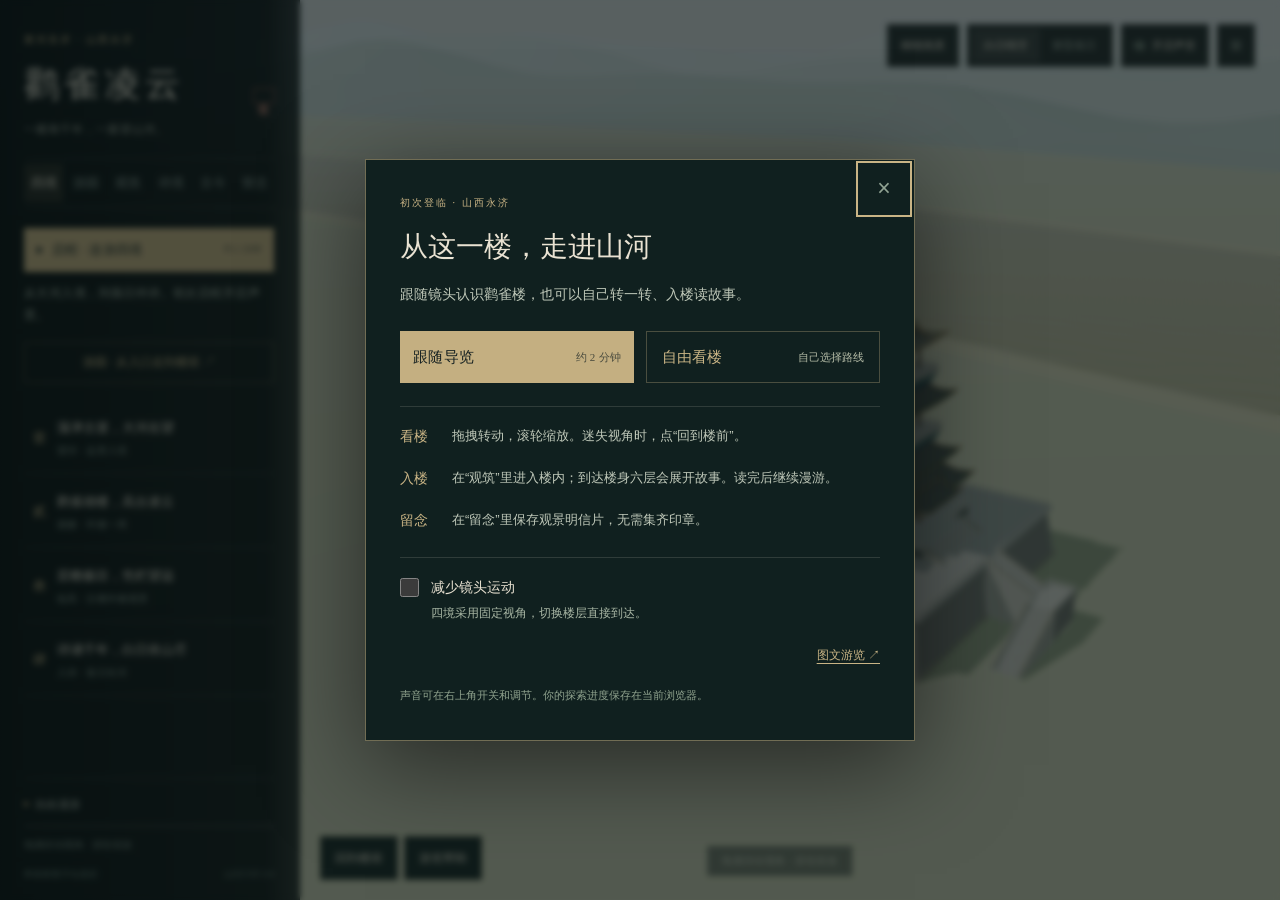
==== commit eb2a758a: "Refine exterior roofs, plaques and podium stairs from aerial references in preview" ====
--- a/preview/index.html
+++ b/preview/index.html
@@ -9,9 +9,9 @@
   <title>鹳雀凌云 · 鹳雀楼数字化漫游</title>
   <link rel="icon" href="data:image/svg+xml,%3Csvg xmlns='http://www.w3.org/2000/svg' viewBox='0 0 64 64'%3E%3Crect width='64' height='64' rx='12' fill='%23121b1a'/%3E%3Cpath d='M9 49h46M15 45h34M20 31v14m12-14v14m12-14v14M12 30l20-9 20 9M18 20l14-8 14 8' fill='none' stroke='%23c9b485' stroke-width='3'/%3E%3C/svg%3E">
 
-  <link rel="stylesheet" href="./assets/experience-v2.css?v=fd333b5e5647">
+  <link rel="stylesheet" href="./assets/experience-v2.css?v=604eb7579945">
   <script type="importmap">{"imports": {"three": "./assets/vendor/three.module.js", "three/addons/": "./assets/vendor/addons/"}}</script>
-  <link data-online-preload rel="preload" as="fetch" href="./assets/guanque-fast.glb?v=0564c40b2b4b" crossorigin="anonymous" fetchpriority="high">
+  <link data-online-preload rel="preload" as="fetch" href="./assets/guanque-fast.glb?v=beee72feb548" crossorigin="anonymous" fetchpriority="high">
   <link data-online-preload rel="modulepreload" href="./assets/vendor/three.module.js">
   <link data-online-preload rel="modulepreload" href="./assets/vendor/addons/controls/OrbitControls.js">
   <link data-online-preload rel="modulepreload" href="./assets/vendor/addons/loaders/GLTFLoader.js">
@@ -77,6 +77,7 @@
             <div class="walk-pad" role="group" aria-label="楼内移动"><button data-walk-move="forward" aria-label="向前走">↑</button><button data-walk-move="left" aria-label="向左走">←</button><button data-walk-move="back" aria-label="向后走">↓</button><button data-walk-move="right" aria-label="向右走">→</button></div>
             <div class="walk-floor-actions"><div><button id="walk-down">下楼 ↓</button><button id="walk-up">上楼 ↑</button></div><button id="walk-story-again">重读本层故事</button><button id="walk-recenter">回到本层入口</button></div>
           </div>
+          <div id="walk-exhibit-menu" class="walk-exhibit-menu" hidden><p>首层三展 <span>点展项或选下方标题，读背后的故事</span></p><div role="group" aria-label="首层展项讲解"><button data-walk-exhibit="pufan" aria-pressed="false" aria-controls="walk-story" aria-label="阅读中都蒲坂繁盛图"><small>01</small>蒲坂繁盛</button><button data-walk-exhibit="defence" aria-pressed="false" aria-controls="walk-story" aria-label="阅读筑楼戍边"><small>02</small>筑楼戍边</button><button data-walk-exhibit="poets" aria-pressed="false" aria-controls="walk-story" aria-label="阅读旗亭画壁"><small>03</small>旗亭画壁</button></div></div>
           <p id="walk-status" class="walk-status" role="status">拖动画面环视 · W A S D 或方向键行走</p>
           <p class="microcopy walk-scope">大厅与回廊参考实景；尺寸、彩绘和壁画图像为示意。楼身六层到层讲故事，台基三层可查看结构说明。E 上楼，Q 下楼，Esc 退出。</p>
         </div>
@@ -192,10 +193,13 @@
     <div class="walk-story-reading">
     <button id="walk-close-story" class="close-panel" aria-label="收起楼层故事">×</button>
     <p id="walk-story-floor" class="eyebrow"></p><h2 id="walk-story-title" tabindex="-1"></h2><p id="walk-story-lead" class="detail-lead"></p><div id="walk-story-body"></div>
+    <figure id="walk-exhibit-figure" class="walk-exhibit-figure" hidden><canvas id="walk-exhibit-art"></canvas><figcaption>数字绘制 · 可对照下方现场图文阅读</figcaption></figure>
+    <div id="walk-exhibit-observations" class="walk-exhibit-observations" hidden></div>
     <button id="walk-read-story" class="outline-button" hidden>听本层故事</button><a id="walk-story-source" class="source-link" target="_blank" rel="noopener noreferrer">查阅故事依据 ↗</a>
+    <a id="walk-story-corroboration" class="source-link" target="_blank" rel="noopener noreferrer" hidden>《山西日报》展陈记述 ↗</a>
     <p id="walk-story-scope" class="microcopy">六层故事为数字导览主题编排，不代表真实展厅用途。</p>
     </div>
-    <div class="walk-story-actions"><button id="walk-continue" class="primary-button">读完了，继续漫游 →</button></div>
+    <div class="walk-story-actions"><div id="walk-exhibit-pagination" class="walk-exhibit-pagination" hidden><button id="walk-exhibit-prev" aria-label="阅读上一个展项">← 上一个</button><span id="walk-exhibit-counter"></span><button id="walk-exhibit-next" aria-label="阅读下一个展项">下一个 →</button></div><button id="walk-continue" class="primary-button">读完了，继续漫游 →</button></div>
   </aside>
   <aside id="detail-panel" class="detail-panel" aria-label="探索详情" hidden>
     <button class="close-panel" id="close-detail" aria-label="收起探索详情">×</button>
@@ -254,6 +258,10 @@
       <details><summary>楼身四层 · 重建，再续登临</summary><p>新的楼阁，回应久远的文化记忆。</p><p>据景区介绍，鹳雀楼于 1997 年 12 月启动重建，2002 年 9 月 26 日正式对外开放。今天眼前的楼阁，是这次现代复建的成果。</p><p>复建采用仿唐形制，把高台、柱列与层檐重新带到黄河岸边。它延续的是古楼与诗文的文化记忆，具体空间和工程构造属于现代建筑。</p><a target="_blank" rel="noopener noreferrer" href="http://sxgql.com/?about/">查阅故事依据 ↗</a></details>
       <details><summary>楼身五层 · 唐风与今工</summary><p>檐下的古意，来自今天的建造。</p><p>复建楼采用框架剪力墙结构，并组合预制与现浇的仿古混凝土构件。眼前的柱、枋、斗拱和层檐，以现代工程方法表现仿唐楼阁的建筑节奏。</p><p>施工方案记载，在楼身第五层平面处，外槽柱轴线向内移动 500 毫米。这一处明确的调整，让我们能把上部收敛的轮廓，与具体的建造尺寸联系起来。</p><a target="_blank" rel="noopener noreferrer" href="https://www.gc5.com/jzgc/jzsg/10190840.html">查阅故事依据 ↗</a></details>
       <details><summary>楼身六层 · 更上一层楼</summary><p>走到高处，再把目光交给山河。</p><p>楼身六层对应外观的第三层。包括台基与最高脊饰在内，复建楼总高 73.9 米；楼层地坪、屋顶和最高大吻，属于不同的高度基准。</p><p>这次数字登临，从台基与柱梁走到楼阁高处。回到“更上一层楼”，也可以把它读作一次不断拓展视野的邀请。此处故事与路线为数字导览编排，不表示真实开放区域。</p><a target="_blank" rel="noopener noreferrer" href="http://sxgql.com/?about/">查阅故事依据 ↗</a></details>
+      <h3>首层三展，走近看</h3><p>以下内容参考公开展陈图文整理，可与首层大厅中的数字展项对照阅读。</p>
+      <details><summary>中都蒲坂繁盛图 · 立体展陈 · 古城与渡口</summary><p>沿着城门、街巷与浮桥，读一座黄河岸边的城。</p><p>现场展项用立体城市场景表现唐代蒲州的繁盛。城郭、钟鼓楼、成片楼舍和往来人物共同组成叙事，唐玄宗东巡蒲坂是其中的一条情节线索。</p><p>蒲津渡连接黄河两岸。浮桥以舟船承托桥面，铁牛与系桥设施联系在一起；把目光从城内移向渡口，就能理解交通如何与城市生活相连。</p><p>数字展项将城门、街市、渡口和河岸古楼提炼为四组景物，可以在大厅侧面近看，也可以从二层回廊俯瞰。这里展示的是现场展项的主题与层次，古城道路、建筑数量和比例均作了简化。</p><ul><li>城门与中轴街道：穿过前方城门，视线沿街道通向后方的楼阁。</li><li>街市与院落：灰瓦院落、路边摊棚与人物，让城池有了日常生活。</li><li>浮桥与河岸：右侧以舟、桥、铁牛和河岸楼阁提示蒲津渡的交通主题。</li></ul><p>据 2022、2024 年公开展陈资料制作。城市场景为数字示意，布局、数量与尺寸不作原样复原承诺。</p><a target="_blank" rel="noopener noreferrer" href="http://cdcn.org.cn/article/28081">查看现场图文 · 中国社区发展网 ↗</a></details>
+      <details><summary>筑楼戍边 · 主题壁画 · 古楼来历</summary><p>在成为诗中的名楼之前，它先是一座用于瞭望的高楼。</p><p>公开展陈介绍将古鹳雀楼的起源，与北周宇文护镇守蒲州联系起来，并引唐人李瀚《河中鹳雀楼集序》中的筑楼记述。高处便于观察远方，是理解古楼早期军事用途的一条线索。</p><p>实拍壁画以将领、白马、军士、旌旗和楼阁组织画面。这里按这些可辨认的元素重绘主题图像，用人物与楼阁的关系提示“筑楼”与“戍守”，不为画中人物另编具体对话和事件。</p><p>古楼的来历与今天的复建建筑需要分开理解：你正在漫游的楼阁对应现代复建楼，壁画讲述的则是古楼的历史记忆。</p><ul><li>将领与白马：画面中央的骑乘人物提示军事主题。</li><li>楼阁与旌旗：楼的高度、军士与旗帜，联系起瞭望和戍守的用途。</li></ul><p>根据实拍中的主题元素作数字重绘，非原作复制。历史说明依据公开展陈介绍整理。</p><a target="_blank" rel="noopener noreferrer" href="http://cdcn.org.cn/article/28081">查看现场壁画与介绍 ↗</a></details>
+      <details><summary>旗亭画壁 · 文学典故 · 唐诗与歌声</summary><p>诗不只写在纸上，也曾随着歌声流传。</p><p>“旗亭画壁”见于唐人薛用弱《集异记》，讲王之涣、王昌龄、高适在酒肆听歌，以歌者演唱的诗篇相互比较诗名的故事。这是一则文学典故，不能把每个情节都当作已经证实的历史事实。</p><p>故事把诗人、酒案和歌者放进同一个场景，让人想到唐诗与音乐、交游之间的联系。数字画面参考现场壁画的红、蓝、青绿衣饰，安排三位诗人与下方的歌舞人物。</p><p>这组展项帮助游客认识王之涣的诗名。故事中的酒肆不被设定为鹳雀楼内；“旗亭画壁”与《登鹳雀楼》也不是同一次活动的记录。</p><ul><li>三位诗人与酒案：上方以三位人物和酒器表现听歌、交游的情境，不指定画中左右人物的身份。</li><li>歌乐与飘带：下方的乐器、舞姿和飘带，呼应诗歌可以被传唱的主题。</li></ul><p>文学典故据《集异记》相关介绍概述，未照用通俗改写中的诗目与比试细节。画面为数字重绘。</p><a target="_blank" rel="noopener noreferrer" href="http://cdcn.org.cn/article/28081">查看现场壁画与典故介绍 ↗</a></details>
       <h3>这座数字楼阁</h3><p>模型以实景照片和公开工程资料为依据。内部平面、部分标高和景区周边尺寸仍有推定，用于文化与结构展示。实际开放区域和现场路线以景区公布的信息为准。</p>
       <p class="reading-footer">鹳雀凌云 · 鹳雀楼数字化漫游</p>
     </div>
@@ -269,6 +277,6 @@
   <div id="loading" role="status"><p class="eyebrow">黄河东岸 · 一场数字登临</p><h2 class="loading-title">鹳雀凌云</h2><div class="loading-line"></div><p id="loading-message">正在铺展楼阁与山河</p><button id="retry" class="outline-button" hidden>重新加载</button><a class="loading-reading" href="#reading-guide">先读建筑与楼层故事 ↗</a></div>
   <noscript><div class="no-script"><p>三维漫游需要启用 JavaScript。</p><a href="#reading-guide">打开图文游览，阅读建筑与楼层故事 ↗</a></div></noscript>
 
-  <script type="module" src="./assets/experience-v2.js?v=fd333b5e5647"></script>
+  <script type="module" src="./assets/experience-v2.js?v=604eb7579945"></script>
 </body>
 </html>
--- a/preview/assets/experience-v2.css
+++ b/preview/assets/experience-v2.css
@@ -197,6 +197,33 @@
 #walk-fov[aria-pressed=true]{border-color:#c9b48585;color:var(--gold);background:#c9b48516}
 .walk-meta{display:flex;align-items:center;justify-content:space-between;gap:8px;margin:10px 0 2px;font:11px var(--sans)}
 .walk-meta .microcopy{margin:0}.walk-meta a{font-size:11px;color:#a6b89f}
+.walk-exhibit-menu{padding-top:11px;margin:13px 0;border-top:1px solid var(--line)}
+.walk-exhibit-menu>p{font-size:13px;color:#dac497;margin:0 0 9px}
+.walk-exhibit-menu>p span{display:block;color:#a4b19f;font-size:10px;margin-top:5px;line-height:1.7}
+.walk-exhibit-menu>div{display:grid;grid-template-columns:repeat(3,minmax(0,1fr));gap:5px}
+.walk-exhibit-menu button{min-height:54px;padding:8px 3px;border:1px solid #c9b48540;background:#c9b48508;font-size:11px;line-height:1.7;color:#e2d8bf}
+.walk-exhibit-menu button small{display:block;font:10px var(--sans);color:#a59570;margin-bottom:3px}
+.walk-exhibit-menu button:hover,.walk-exhibit-menu button[aria-pressed=true]{background:#c9b48522;border-color:#c9b485;color:#efd49d}
+.walk-story.is-exhibit{width:390px}
+.walk-story.is-exhibit .walk-story-reading{display:flex;flex-direction:column}
+.walk-story.is-exhibit .walk-story-reading>*{flex-shrink:0}
+.walk-story.is-exhibit #walk-story-floor{order:0}
+.walk-story.is-exhibit #walk-story-title{order:1}
+.walk-story.is-exhibit #walk-story-lead{order:2}
+.walk-exhibit-figure{order:3;margin:0 0 19px}
+.walk-exhibit-figure canvas{display:block;width:auto;max-width:100%;height:auto;max-height:152px;margin:auto;border:1px solid #c9b48555}
+.walk-exhibit-figure figcaption{font:10px/1.7 var(--sans);color:#aab59f;margin-top:5px}
+.walk-story.is-exhibit #walk-story-body{order:4}
+.walk-exhibit-observations{order:5;border-block:1px solid var(--line);padding:14px 0 6px;margin:0 0 6px}
+.walk-exhibit-observations h3{font-weight:400;color:#d7bf8d;font-size:14px;margin:0 0 13px}
+.walk-exhibit-observations ul{padding-left:17px;margin:0;color:#bcc8b5}
+.walk-exhibit-observations li{font-size:13px;line-height:1.85;margin-bottom:12px}
+.walk-exhibit-observations strong{display:block;color:#d1d8c5;font-weight:500}
+.walk-story.is-exhibit .source-link{order:6;font-size:12px;line-height:1.8}
+.walk-story.is-exhibit #walk-story-scope{order:7}
+.walk-exhibit-pagination{display:flex;align-items:center;justify-content:space-between;gap:10px;margin-bottom:9px;color:#c9b485;font:12px var(--sans)}
+.walk-exhibit-pagination button{min-height:38px;font-size:12px;padding:8px 10px;border:1px solid var(--line)}
+.reading-content li{font-size:15px;line-height:1.9;color:#c4ccbd;margin:10px 0}
 @media(max-width:720px){
   .walking #panel-toggle{display:block}
   .walking .sidebar{padding:10px 12px;max-height:39dvh}
@@ -204,6 +231,16 @@
   .walk-panel .section-heading{gap:5px}
   .walk-view-actions button{min-height:40px;padding-inline:8px;font-size:11px}
   .walk-meta{margin-top:6px}
+  .walk-story.is-exhibit{left:12px;right:12px;width:auto;max-height:calc(var(--sidebar-top,65dvh) - max(66px,calc(env(safe-area-inset-top) + 56px)) - 12px)}
+  .walk-story.is-exhibit .walk-story-reading{padding:22px 18px 16px}
+  .walk-story.is-exhibit h2{font-size:23px}
+  .walk-exhibit-figure{margin-bottom:14px}
+  .walk-exhibit-figure canvas{max-height:112px}
+  .walk-exhibit-pagination button{min-height:44px}
+  .walk-exhibit-menu{margin:8px 0 2px;padding-top:7px}
+  .walk-exhibit-menu button{min-height:44px;font-size:12px;padding:7px 3px}
+  .walk-exhibit-menu button small{display:inline;margin-right:5px}
+  .sidebar-compact.walking .walk-exhibit-menu>p{display:none}
   .sidebar-compact.walking .sidebar{max-height:none}
   .sidebar-compact.walking .walk-panel>.interior-label,
   .sidebar-compact.walking .walk-panel>select,
@@ -219,3 +256,19 @@
   .sidebar-compact.walking [data-walk-move=right]{order:3}
   .sidebar-compact.walking .walk-floor-actions button{min-height:44px}
 }
+
+/* In a short landscape viewport, reserve the reader's height for the story. */
+@media(max-height:520px){
+  .walk-story.is-exhibit{top:72px;right:12px;left:auto;width:min(390px,calc(100vw - 24px));max-height:calc(100dvh - 84px)}
+  .walk-story.is-exhibit .walk-story-reading{padding:15px 18px}
+  .walk-story.is-exhibit #walk-story-floor{font-size:9px;margin:0 23px 5px 0}
+  .walk-story.is-exhibit h2{font-size:21px;margin:0 0 7px}
+  .walk-story.is-exhibit .detail-lead{font-size:12px;line-height:1.7;padding-bottom:8px;margin:0 0 10px}
+  .walk-story.is-exhibit .walk-exhibit-figure{display:none}
+  .walk-story.is-exhibit #walk-story-body p{font-size:13px;line-height:1.8;margin-bottom:12px}
+  .walk-story.is-exhibit .walk-story-actions{display:flex;align-items:center;gap:8px;padding:8px}
+  .walk-story.is-exhibit .walk-exhibit-pagination{flex:0 0 150px;gap:3px;margin:0}
+  .walk-story.is-exhibit .walk-exhibit-pagination button{min-height:44px;font-size:11px;padding:7px 4px;white-space:nowrap}
+  .walk-story.is-exhibit .walk-exhibit-pagination span{white-space:nowrap}
+  .walk-story.is-exhibit .walk-story-actions>.primary-button{flex:1;min-width:0;font-size:12px;padding:8px}
+}
